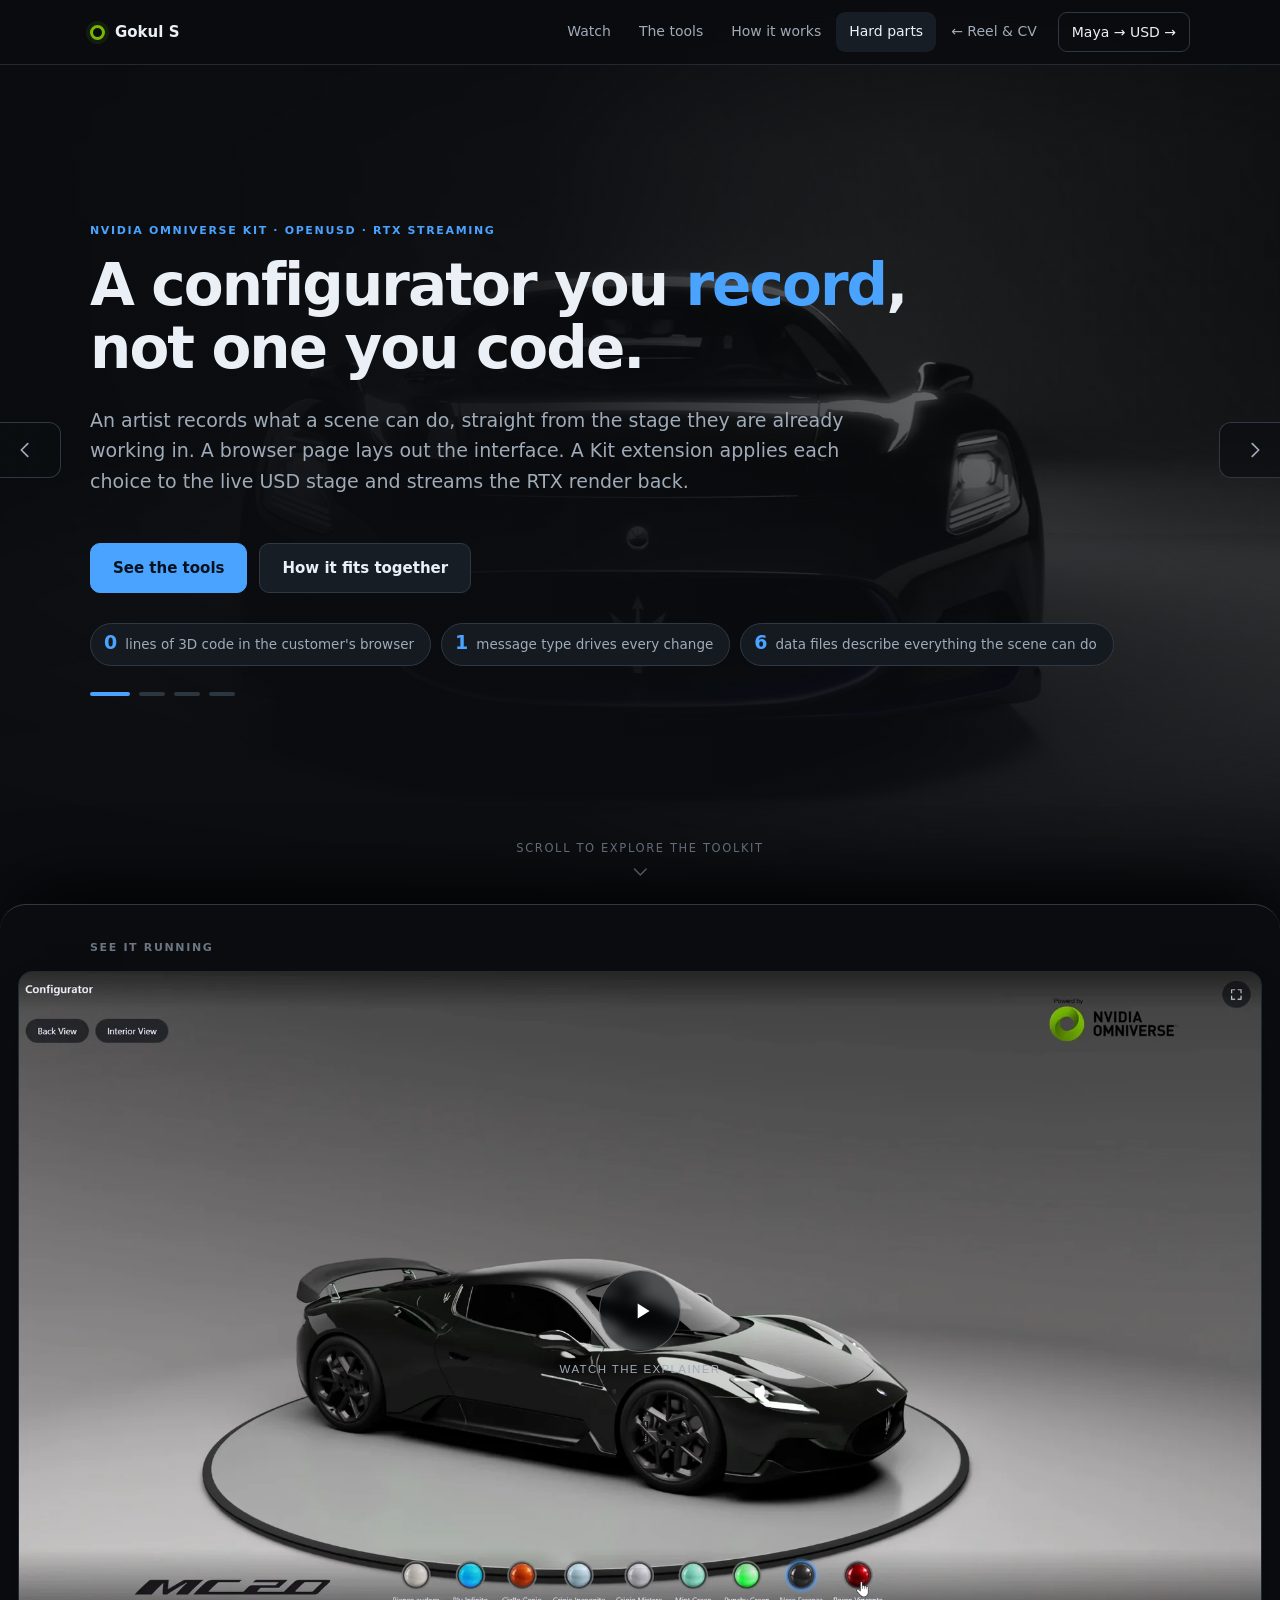
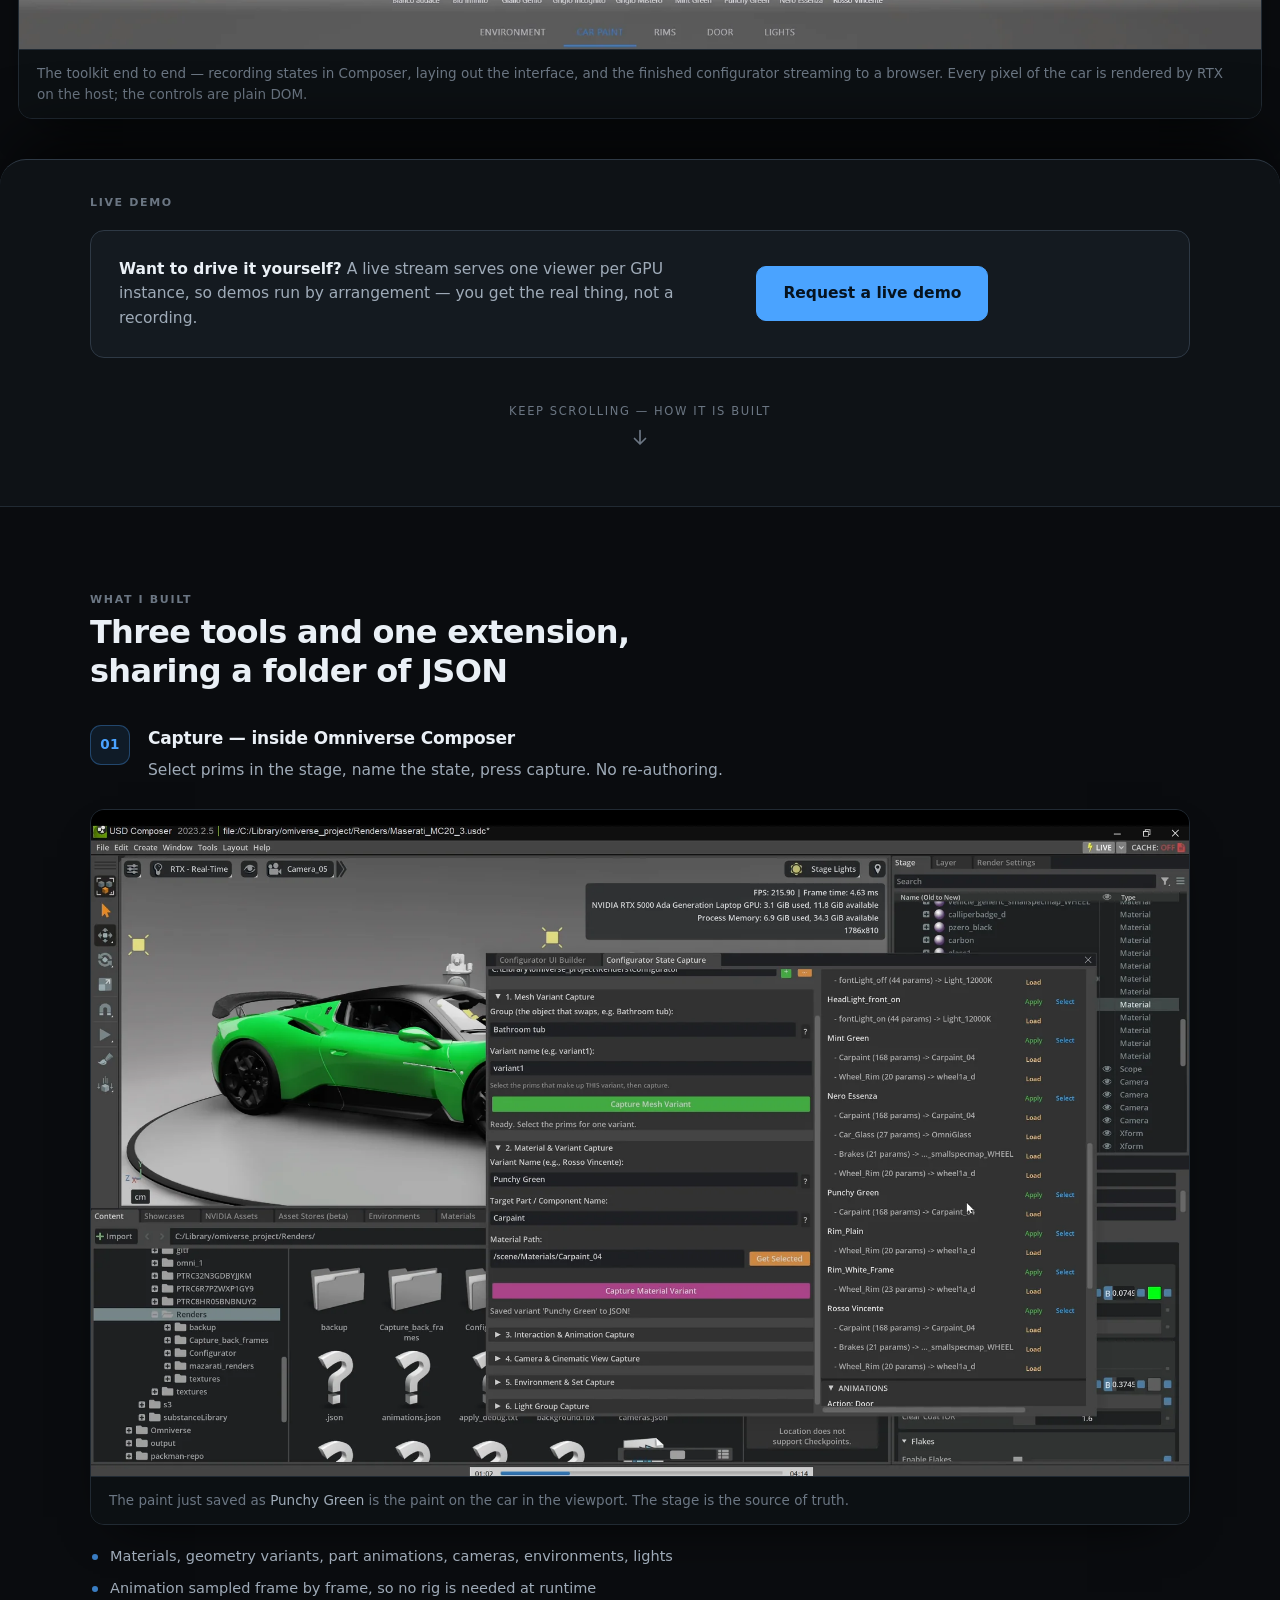
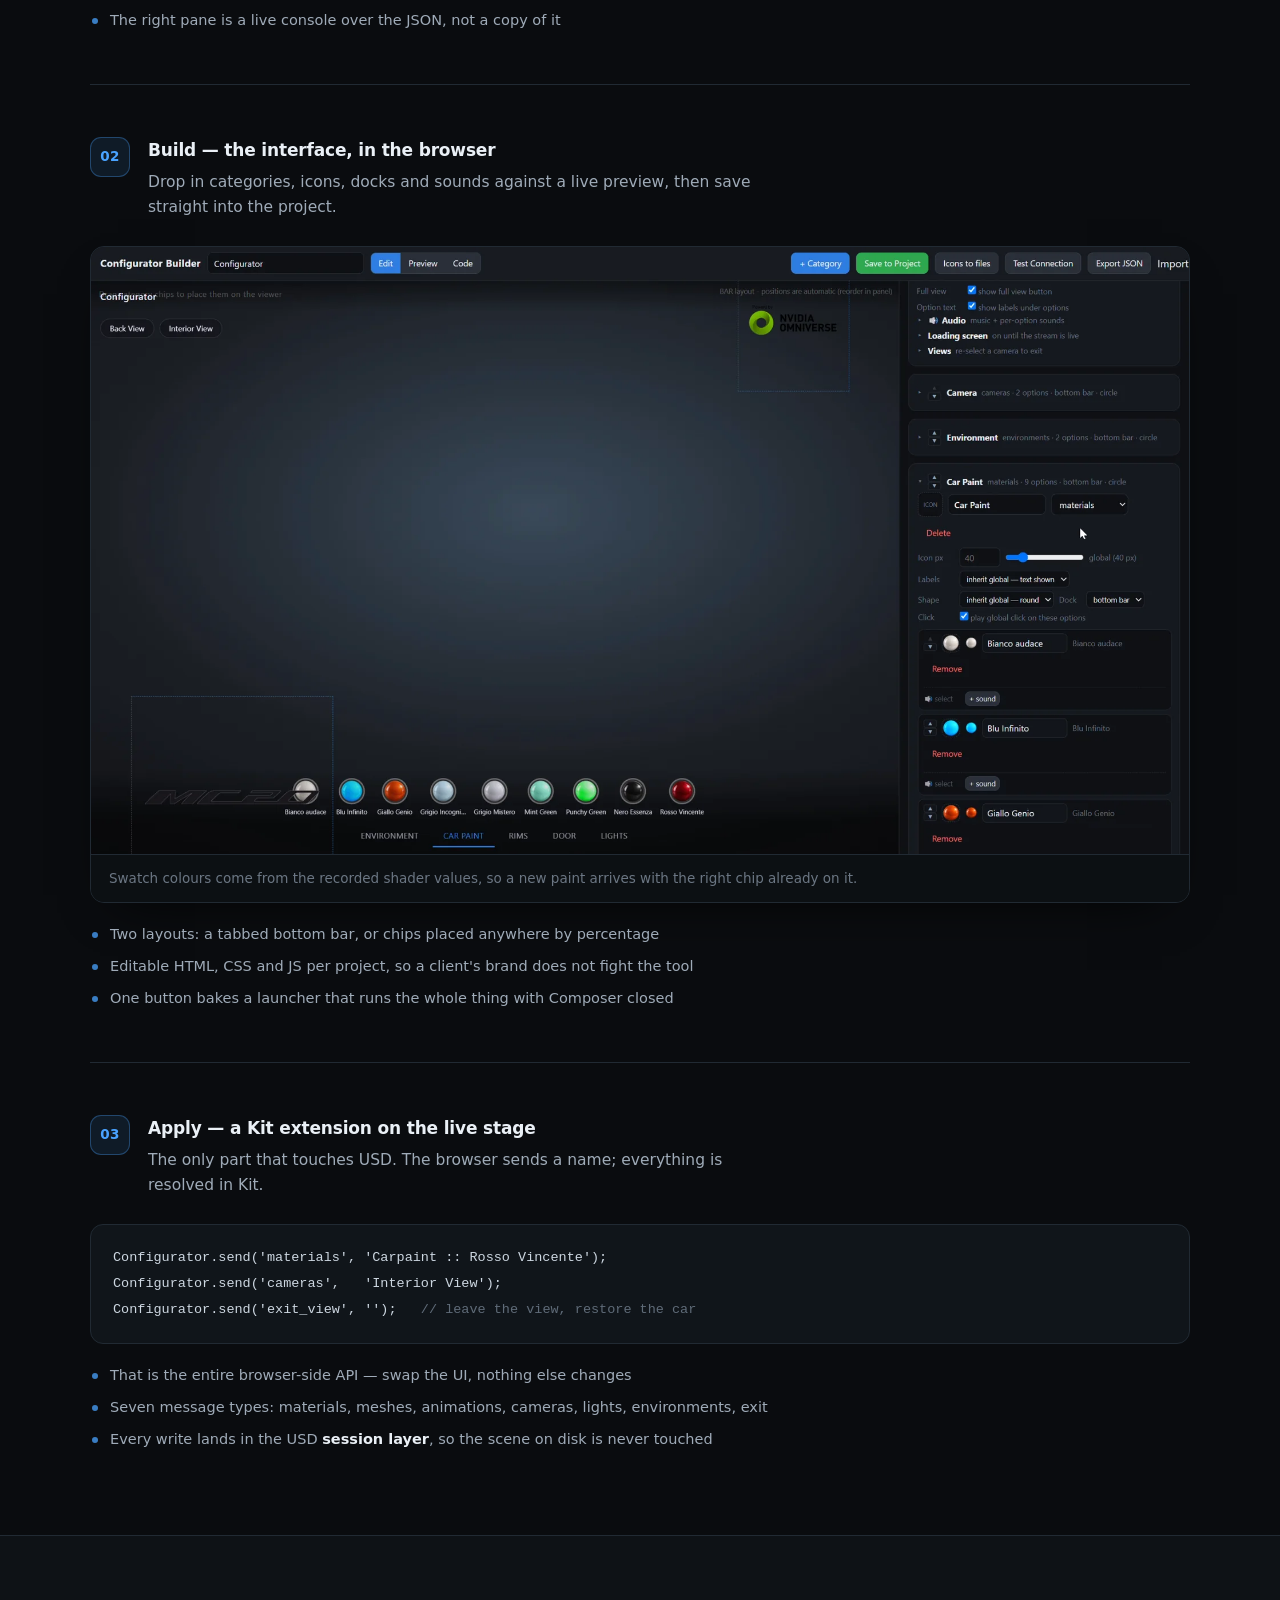
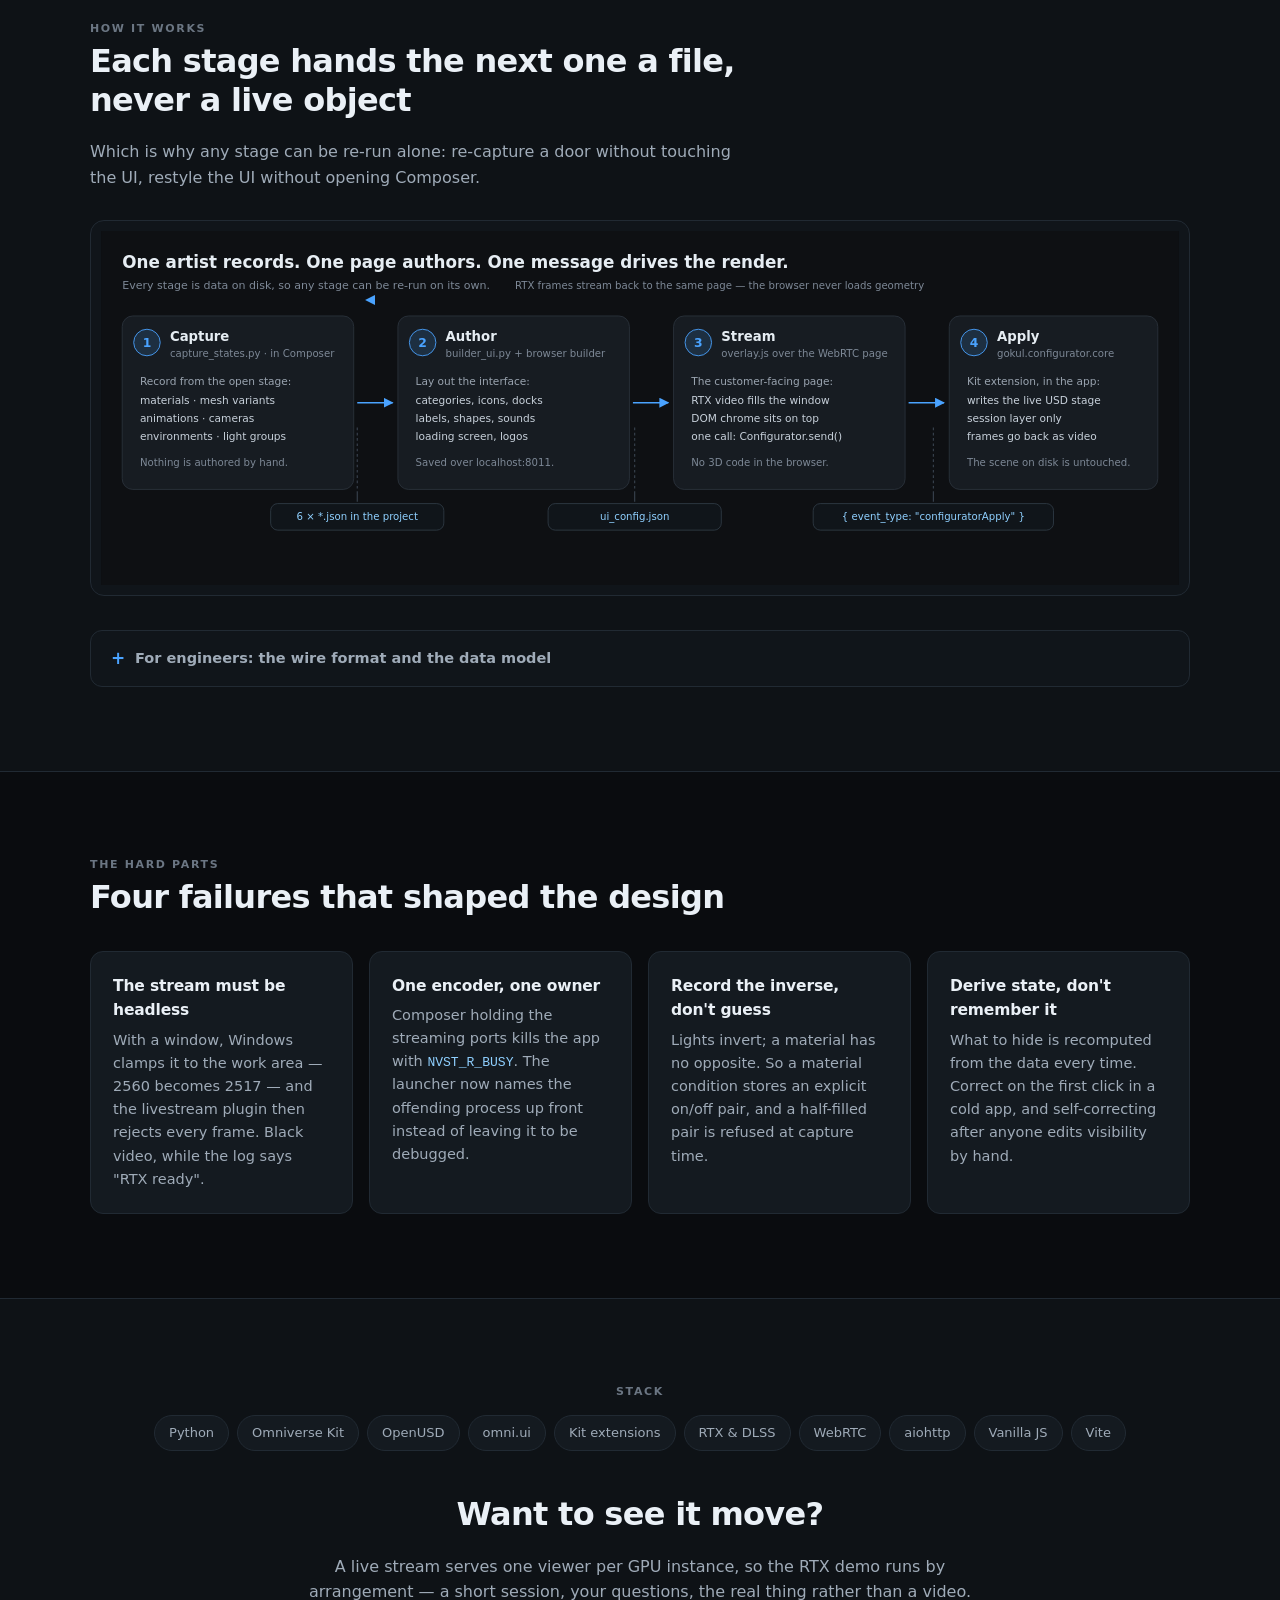
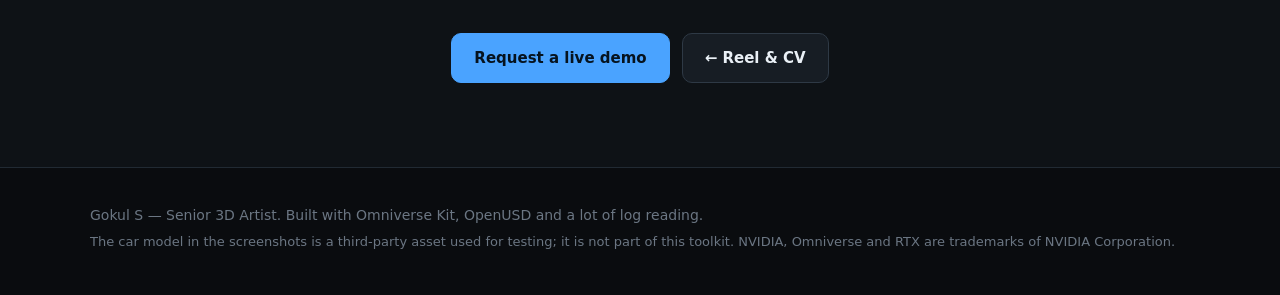
==== configurator.html @ 606af6eb "Three-page portfolio: animation reel, RTX configurator, Maya to Omniverse Reel and short intro as th" ====
<!DOCTYPE html>
<html lang="en">
<head>
<meta charset="utf-8"/>
<meta name="viewport" content="width=device-width, initial-scale=1"/>
<title>3D Configurator Toolkit — real-time product configurators on NVIDIA Omniverse</title>
<meta name="description" content="A toolkit for building real-time 3D configurators on NVIDIA Omniverse Kit: record states from a USD stage, author the UI in a browser, stream the RTX render."/>
<meta name="color-scheme" content="dark"/>
<link rel="icon" href="assets/favicon.svg" type="image/svg+xml"/>
<link rel="stylesheet" href="styles.css"/>
<!-- first backdrop frame only; the rest are fetched after load -->
<link rel="preload" as="image" imagesrcset="assets/hero-1.webp" type="image/webp"/>
<meta property="og:title" content="3D Configurator Toolkit"/>
<meta property="og:description" content="Record states from a USD stage, author the UI in a browser, stream the RTX render."/>
<meta property="og:image" content="assets/shot-viewer.jpg"/>
<meta property="og:type" content="website"/>
</head>
<body data-page="configurator">
<a class="skip" href="#watch">Skip to content</a>

<header class="site">
  <a class="brand" href="index.html" title="Back to the reel and CV">
    <span class="mark" aria-hidden="true"></span>Gokul&nbsp;S</a>
  <button class="navtoggle" aria-expanded="false" aria-controls="nav">Menu</button>
  <nav id="nav" aria-label="Sections">
    <a href="#watch">Watch</a>
    <a href="#tools">The tools</a>
    <a href="#pipeline">How it works</a>
    <a href="#craft">Hard parts</a>
    <a href="index.html">← Reel &amp; CV</a>
    <a class="ghost" href="maya-to-omniverse.html">Maya → USD →</a>
  </nav>
</header>

<!-- Onward to the second tool. -->
<a class="pagenav next" href="maya-to-omniverse.html" aria-label="Next page: the Maya to Omniverse pipeline">
  <span class="label">Maya → USD</span>
  <svg viewBox="0 0 24 24" width="22" height="22" aria-hidden="true"><path d="M9 5l7 7-7 7"/></svg>
</a>

<!-- ArtStation-style edge navigation back to page one. -->
<a class="pagenav prev" href="index.html" aria-label="Previous page: the animation reel">
  <svg viewBox="0 0 24 24" width="22" height="22" aria-hidden="true"><path d="M15 5l-7 7 7 7"/></svg>
  <span class="label">Animation</span>
</a>

<main id="top">

  <!-- ============================== HERO ============================== -->
  <section class="hero">
   <!-- Backdrop: RTX stills of the scene the toolkit was built against. Direct
        children of .hero, so they span the full viewport width rather than the
        1100px copy column. Frame 1 ships with the page; JS cross-fades the rest. -->
   <div class="stage" data-slides="hero-2 hero-3 hero-4" aria-hidden="true">
     <picture class="slide on">
       <source srcset="assets/hero-1.webp" type="image/webp"/>
       <img src="assets/hero-1.jpg" width="2000" height="1125" alt=""
            fetchpriority="high" decoding="async"/>
     </picture>
   </div>
   <div class="scrim" aria-hidden="true"></div>

   <div class="hero-top">
    <p class="eyebrow">NVIDIA Omniverse Kit · OpenUSD · RTX streaming</p>
    <h1>A configurator you <em>record</em>, not one you code.</h1>
    <p class="lede">
      An artist records what a scene can do, straight from the stage they are already
      working in. A browser page lays out the interface. A Kit extension applies each
      choice to the live USD stage and streams the RTX render back.
    </p>

    <!-- Both in-page: no "view the source" until the toolkit itself is
         published. The repository holds this site only for now. -->
    <div class="cta">
      <a class="btn primary" href="#tools">See the tools</a>
      <a class="btn" href="#pipeline">How it fits together</a>
    </div>

    <!-- Each chip says what the number is, in plain words. "6 JSON files, the
         whole contract" meant nothing without having read the rest first. -->
    <ul class="chips">
      <li><b>0</b> lines of 3D code in the customer's browser</li>
      <li><b>1</b> message type drives every change</li>
      <li><b>6</b> data files describe everything the scene can do</li>
    </ul>

    <!-- filled in by main.js; without it the first frame simply stays put -->
    <div class="dots" role="group" aria-label="Backdrop frame"></div>

    <a class="scrollcue" href="#watch">
      <span>Scroll to explore the toolkit</span>
      <svg viewBox="0 0 24 24" width="20" height="20" aria-hidden="true">
        <path d="M5 8.5 12 15.5 19 8.5"/>
      </svg>
    </a>
   </div><!-- /.hero-top -->
  </section>

  <!-- ============================== TOOLS ============================== -->
  <!-- ============================== WATCH ==============================
       The video stands on its own: its own section, its own screen. Sharing a
       section with the "Three tools" heading made it read as an illustration
       of that text, and dragging across it selected the copy above. -->
  <!-- .pin: this one holds at the top once it arrives, and the sections below
       scroll up over it -- the same relationship the hero has with this. -->
  <section id="watch" class="band tile pin">
    <!-- Marks the moment this section has covered the pinned hero, so the
         backdrop slideshow can stop rotating behind it. -->
    <span class="hero-sentinel" aria-hidden="true"></span>
    <p class="kicker">See it running</p>

    <!-- ===================== explainer video =====================
         data-vimeo takes "<id>?h=<hash>", a bare id, or a full player URL.
         main.js draws a play button over the still and only then loads the
         Vimeo iframe -- the player is about a megabyte of script, so nobody
         who does not press play pays for it, and the still acts as the poster.
         For a self-hosted file use data-video="assets/explainer.mp4" instead.
         =========================================================== -->
    <!-- data-vimeo-ar is the video's real aspect ratio. It is NOT 16:9, and a
         16:9 box left white letterbox bars across the top and bottom, because
         the player's canvas is white behind the video.
         Get it precisely -- ask oEmbed for a big thumbnail:
           vimeo.com/api/oembed.json?url=https://vimeo.com/<id>/<hash>&width=1280
         and divide width by height. This one is 1280x701 = 1.826. The default
         thumbnail size (426x234) rounds to 1.8205, which is close enough to
         look fixed and still leave a hairline. -->
    <figure class="shot media player" data-vimeo="1229514908?h=ee84c73d37"
            data-vimeo-ar="1.826">
      <div class="frame">
        <a href="assets/shot-viewer.jpg">
          <picture>
            <source srcset="assets/shot-viewer.webp" type="image/webp"/>
            <img src="assets/shot-viewer.jpg" width="1920" height="1047"
                 loading="lazy" decoding="async"
                 alt="The streamed configurator in a browser: a path-traced dark green sports car on a turntable, with view buttons top left, nine paint swatches along the bottom and tabs for environment, car paint, rims, door and lights."/>
          </picture>
        </a>
      </div>
      <figcaption>
        The toolkit end to end — recording states in Composer, laying out the
        interface, and the finished configurator streaming to a browser. Every
        pixel of the car is rendered by RTX on the host; the controls are plain DOM.
      </figcaption>
    </figure>

  </section>

  <!-- ============================== DEMO ==============================
       Its own tile, rising over the video the same way the video rises over
       the hero. The ask deserves the whole width rather than being tucked
       under a caption. mailto with a prefilled subject and body: fewer blank
       fields to face, and the reply arrives with the details already in it. -->
  <section id="demo" class="band alt tile">
    <p class="kicker">Live demo</p>

    <div class="demo-ask reveal-up">
      <p>
        <b>Want to drive it yourself?</b>
        A live stream serves one viewer per GPU instance, so demos run by
        arrangement — you get the real thing, not a recording.
      </p>
      <a class="btn primary" href="mailto:gokul23gs@gmail.com?subject=Live%20demo%20request%20-%20RTX%20configurator&amp;body=Hi%20Gokul%2C%0D%0A%0D%0AI%27d%20like%20to%20see%20the%20configurator%20running%20live.%0D%0A%0D%0ACompany%3A%0D%0AWhat%20we%27d%20like%20to%20see%3A%0D%0APreferred%20times%20%28with%20timezone%29%3A%0D%0A">
        Request a live demo
      </a>
    </div>

    <!-- There is a lot of page below this; the video plus one button reads like
         an ending. A real link, so it also works as navigation. -->
    <a class="scrollmore reveal-up" href="#tools">
      <span>Keep scrolling — how it is built</span>
      <svg viewBox="0 0 24 24" width="24" height="24" aria-hidden="true">
        <path d="M12 4.5v13M6.5 12.5 12 18l5.5-5.5"/>
      </svg>
    </a>
  </section>

  <!-- ============================== TOOLS ============================== -->
  <section id="tools" class="band">
    <p class="kicker">What I built</p>
    <h2>Three tools and one extension, sharing a folder of JSON</h2>

    <!-- 1 -->
    <article class="tool">
      <div class="tool-head">
        <span class="badge">01</span>
        <div>
          <h3>Capture — inside Omniverse Composer</h3>
          <p>Select prims in the stage, name the state, press capture. No re-authoring.</p>
        </div>
      </div>
      <figure class="shot">
        <a href="assets/shot-capture.jpg">
          <picture>
            <source srcset="assets/shot-capture.webp" type="image/webp"/>
            <img src="assets/shot-capture.jpg" width="1920" height="1164"
                 loading="lazy" decoding="async"
                 alt="Omniverse Composer with the capture tool docked over the viewport. The viewport shows a bright green car on a turntable. The tool's left pane has its mesh variant and material capture sections open; the right pane lists every recorded variant with Apply, Select and Load buttons."/>
          </picture>
        </a>
        <figcaption>The paint just saved as <em>Punchy Green</em> is the paint on the car in the viewport. The stage is the source of truth.</figcaption>
      </figure>
      <ul class="beats">
        <li>Materials, geometry variants, part animations, cameras, environments, lights</li>
        <li>Animation sampled frame by frame, so no rig is needed at runtime</li>
        <li>The right pane is a live console over the JSON, not a copy of it</li>
      </ul>
    </article>

    <!-- 2 -->
    <article class="tool">
      <div class="tool-head">
        <span class="badge">02</span>
        <div>
          <h3>Build — the interface, in the browser</h3>
          <p>Drop in categories, icons, docks and sounds against a live preview, then save straight into the project.</p>
        </div>
      </div>
      <figure class="shot">
        <a href="assets/shot-builder.jpg">
          <picture>
            <source srcset="assets/shot-builder.webp" type="image/webp"/>
            <img src="assets/shot-builder.jpg" width="1920" height="1061"
                 loading="lazy" decoding="async"
                 alt="The Configurator Builder page: a toolbar with Edit, Preview and Code tabs plus Save to Project, Icons to files and Export JSON; a live canvas on the left; and an inspector on the right with category cards for Camera, Environment and an expanded Car Paint."/>
          </picture>
        </a>
        <figcaption>Swatch colours come from the recorded shader values, so a new paint arrives with the right chip already on it.</figcaption>
      </figure>
      <ul class="beats">
        <li>Two layouts: a tabbed bottom bar, or chips placed anywhere by percentage</li>
        <li>Editable HTML, CSS and JS per project, so a client's brand does not fight the tool</li>
        <li>One button bakes a launcher that runs the whole thing with Composer closed</li>
      </ul>
    </article>

    <!-- 3 -->
    <article class="tool">
      <div class="tool-head">
        <span class="badge">03</span>
        <div>
          <h3>Apply — a Kit extension on the live stage</h3>
          <p>The only part that touches USD. The browser sends a name; everything is resolved in Kit.</p>
        </div>
      </div>
      <pre><code>Configurator.send('materials', 'Carpaint :: Rosso Vincente');
Configurator.send('cameras',   'Interior View');
Configurator.send('exit_view', '');   <span class="c">// leave the view, restore the car</span></code></pre>
      <ul class="beats">
        <li>That is the entire browser-side API — swap the UI, nothing else changes</li>
        <li>Seven message types: materials, meshes, animations, cameras, lights, environments, exit</li>
        <li>Every write lands in the USD <b>session layer</b>, so the scene on disk is never touched</li>
      </ul>
    </article>
  </section>

  <!-- ============================ PIPELINE ============================ -->
  <section id="pipeline" class="band alt">
    <p class="kicker">How it works</p>
    <h2>Each stage hands the next one a file, never a live object</h2>
    <p class="intro">
      Which is why any stage can be re-run alone: re-capture a door without touching the UI,
      restyle the UI without opening Composer.
    </p>
    <figure>
      <img src="assets/pipeline.svg" loading="lazy" decoding="async"
           alt="Four stages: capture in Composer writes six JSON files; the builder writes ui_config.json; the streamed page sends a configuratorApply message; the Kit extension applies it to the live USD stage and streams frames back."/>
    </figure>

    <details class="deep">
      <summary>For engineers: the wire format and the data model</summary>
      <figure>
        <img src="assets/message-flow.svg" loading="lazy" decoding="async"
             alt="A click in the overlay becomes a configuratorApply message over the WebRTC data channel, is republished on the Kit message bus, dispatched to one of seven handlers, and written into the USD session layer; frames return as video."/>
      </figure>
      <figure>
        <img src="assets/data-model.svg" loading="lazy" decoding="async"
             alt="The six captured JSON files — materials, meshes, animations, cameras, environments and lights — feeding the generated ui_config.json and captured_data.json."/>
      </figure>
      <ul class="beats">
        <li><b>materials</b> — writes every recorded shader input on the material and its descendants, guarded per parameter</li>
        <li><b>cameras</b> — switches the viewport, applies the view's conditions, flies a recorded move on the wall clock</li>
        <li><b>meshes / environments</b> — show one set, hide the others; the hide-set is derived from data, never remembered</li>
        <li><b>lights</b> — restores recorded intensity, colour and temperature, then applies paired emissive materials</li>
      </ul>
    </details>
  </section>

  <!-- ============================== CRAFT ============================== -->
  <section id="craft" class="band">
    <p class="kicker">The hard parts</p>
    <h2>Four failures that shaped the design</h2>
    <div class="cards">
      <article class="card">
        <h3>The stream must be headless</h3>
        <p>
          With a window, Windows clamps it to the work area — 2560 becomes 2517 — and the
          livestream plugin then rejects every frame. Black video, while the log says
          "RTX ready".
        </p>
      </article>
      <article class="card">
        <h3>One encoder, one owner</h3>
        <p>
          Composer holding the streaming ports kills the app with <code>NVST_R_BUSY</code>.
          The launcher now names the offending process up front instead of leaving it to be
          debugged.
        </p>
      </article>
      <article class="card">
        <h3>Record the inverse, don't guess</h3>
        <p>
          Lights invert; a material has no opposite. So a material condition stores an
          explicit on/off pair, and a half-filled pair is refused at capture time.
        </p>
      </article>
      <article class="card">
        <h3>Derive state, don't remember it</h3>
        <p>
          What to hide is recomputed from the data every time. Correct on the first click in
          a cold app, and self-correcting after anyone edits visibility by hand.
        </p>
      </article>
    </div>
  </section>

  <!-- ============================== CLOSE ============================== -->
  <section id="close" class="band alt close">
    <p class="kicker">Stack</p>
    <ul class="tags">
      <li>Python</li><li>Omniverse Kit</li><li>OpenUSD</li><li>omni.ui</li>
      <li>Kit extensions</li><li>RTX &amp; DLSS</li><li>WebRTC</li><li>aiohttp</li>
      <li>Vanilla JS</li><li>Vite</li>
    </ul>
    <h2>Want to see it move?</h2>
    <p class="intro">
      A live stream serves one viewer per GPU instance, so the RTX demo runs by arrangement —
      a short session, your questions, the real thing rather than a video.
    </p>
    <div class="cta">
      <a class="btn primary" href="mailto:gokul23gs@gmail.com?subject=Live%20demo%20request%20-%20RTX%20configurator&amp;body=Hi%20Gokul%2C%0D%0A%0D%0AI%27d%20like%20to%20see%20the%20configurator%20running%20live.%0D%0A%0D%0ACompany%3A%0D%0AWhat%20we%27d%20like%20to%20see%3A%0D%0APreferred%20times%20%28with%20timezone%29%3A%0D%0A">Request a live demo</a>
      <a class="btn" href="index.html">← Reel &amp; CV</a>
    </div>
  </section>
</main>

<footer>
  <p>Gokul S — Senior 3D Artist. Built with Omniverse Kit, OpenUSD and a lot of log reading.</p>
  <p class="small">
    The car model in the screenshots is a third-party asset used for testing; it is not part
    of this toolkit. NVIDIA, Omniverse and RTX are trademarks of NVIDIA Corporation.
  </p>
</footer>

<script src="main.js" defer></script>
</body>
</html>
---- styles.css ----
/* ===================================================================
   3D Configurator Toolkit — site styles
   Short page, big visuals, no framework.
   =================================================================== */
:root{
  --bg:#0a0c0f;
  --bg-alt:#0e1216;
  --panel:#141a20;
  --panel-2:#10151a;
  --line:#212a33;
  --line-2:#2e3945;
  --text:#eaf0f6;
  --text-dim:#9fabb8;
  --text-mute:#6b7683;
  --accent:#4aa3ff;
  --accent-soft:#8fd0ff;
  --green:#76b900;
  --maxw:1100px;
  --headerh:61px;   /* sticky header: 12+37+12 = 61 including its border */
  --font:"Segoe UI",system-ui,-apple-system,Roboto,Helvetica,Arial,sans-serif;
  --mono:Consolas,"SF Mono",ui-monospace,Menlo,monospace;
  --pad:max(22px,calc((100vw - var(--maxw))/2));
}

*{box-sizing:border-box}
html{scroll-behavior:smooth}
@media (prefers-reduced-motion:reduce){html{scroll-behavior:auto}*{transition:none!important}}
body{
  margin:0;background:var(--bg);color:var(--text);
  font:16px/1.6 var(--font);-webkit-font-smoothing:antialiased;
  overflow-x:hidden;
}
img{max-width:100%;display:block;height:auto}
a{color:var(--accent-soft);text-decoration:none}
a:hover{color:#fff}
:focus-visible{outline:2px solid var(--accent);outline-offset:3px;border-radius:6px}

.skip{position:absolute;left:-9999px;top:0;z-index:100;background:var(--accent);
  color:#04101f;padding:10px 16px;font-weight:600}
.skip:focus{left:0}

/* ------------------------------- header ------------------------------- */
header.site{
  position:sticky;top:0;z-index:50;display:flex;align-items:center;gap:16px;
  padding:12px var(--pad);background:rgba(10,12,15,.82);
  backdrop-filter:blur(14px);border-bottom:1px solid var(--line);
}
.brand{display:flex;align-items:center;gap:10px;color:var(--text);font-weight:650;font-size:15px}
.brand .mark{width:15px;height:15px;border-radius:50%;border:3px solid var(--green);
  box-shadow:0 0 0 4px rgba(118,185,0,.1)}
header.site nav{margin-left:auto;display:flex;gap:2px;flex-wrap:wrap}
header.site nav a{padding:8px 13px;border-radius:9px;font-size:14px;color:var(--text-dim)}
header.site nav a:hover{background:#171d24;color:var(--text)}
header.site nav a[aria-current="true"]{color:var(--text);background:#171d24}
header.site nav a.ghost{border:1px solid var(--line-2);color:var(--text);margin-left:6px}
.navtoggle{display:none;margin-left:auto;background:#171d24;color:var(--text);
  border:1px solid var(--line-2);border-radius:9px;padding:8px 13px;font:inherit;cursor:pointer}

/* ------------------------------- layout ------------------------------- */
.hero,.band{padding:0 var(--pad)}
/* jumping to an anchor must not park the heading under the sticky header */
section{scroll-margin-top:calc(var(--headerh) + 14px)}

/* The hero owns the first screen and then stays put: the sections after it are
   opaque and slide up over the top of it. Nothing is faked with scroll
   listeners -- it is one sticky element and an overlap. */
.hero{
  padding-bottom:0;
  position:sticky;top:0;z-index:0;
}
/* Holds the copy and owns the backdrop. Its own top padding is what gives the
   headline room; the backdrop then reaches up past the sticky header. The hero
   is now copy over render only — the screenshots all live further down, where
   the sections that explain them are. */
.hero-top{
  position:relative;
  min-height:calc(100vh - var(--headerh));
  min-height:calc(100svh - var(--headerh));   /* no jump when mobile chrome hides */
  display:flex;flex-direction:column;justify-content:center;
  padding:40px 0 92px;        /* room for the scroll cue at the foot */
}
/* Opaque, or the pinned hero would show through from behind. */
.band{padding-top:84px;padding-bottom:84px;border-top:1px solid var(--line);
  background:var(--bg);position:relative;z-index:1}
.band.alt{background:var(--bg-alt)}

/* A tile: a section that rises over the one above it, with a rounded top edge
   and a shadow it casts backwards. Shared by the video and the live-demo
   sections so they read as one idea rather than two one-offs. */
.tile{
  border-radius:26px 26px 0 0;
  border-top:1px solid var(--line-2);
  box-shadow:0 -34px 70px -20px rgba(0,0,0,.85);
}

/* A pinned tile holds at the top of the screen once it gets there, and the rest
   of the page rides up over it. Layering is what makes the chain work:
     hero  z 0   pinned, covered by everything
     .pin  z 1   pinned, covers the hero, covered by what follows
     after z 2   ordinary sections, scrolling over the pinned pair
   Everything after the pinned tile has to be opaque, which .band already is. */
.tile.pin{position:sticky;top:0;z-index:1}
#watch ~ .band{z-index:2}
footer{z-index:2}
/* The video tile is tight top and bottom: the frame is the whole point of it. */
#watch{padding-top:34px;padding-bottom:40px}
#watch > .kicker{margin-bottom:0}
#demo{padding-top:34px;padding-bottom:46px}
#demo > .kicker{margin-bottom:0}
.hero-sentinel{display:block;height:1px;margin-bottom:-1px}

/* Scroll-driven tilt, where the browser supports it. Without it the section
   still rises over the hero -- the 3D is the garnish, not the mechanism. */
/* The tilt belongs to tiles that RISE. A pinned tile is the thing being covered,
   and a view() timeline on a sticky box measures a position the box no longer
   occupies, which leaves the transform parked mid-animation. */
@supports (animation-timeline:view()){
  @media (prefers-reduced-motion:no-preference){
    .tile:not(.pin){
      transform-origin:50% 0;
      animation:tile-up linear both;
      animation-timeline:view();
      /* resolves over ~three quarters of a screen of scrolling, so it is flat
         well before it owns the viewport */
      animation-range:entry 0% entry 75%;
    }
    @keyframes tile-up{
      from{transform:perspective(1500px) rotateX(11deg) scale(.92);opacity:.5}
      to{transform:perspective(1500px) rotateX(0) scale(1);opacity:1}
    }
  }
}
.close{text-align:center}
/* text-align:center only centres the TEXT inside each box. Paragraphs carry
   max-width:70ch, so in a centred section the BOX still sits hard against the
   left edge and a short line -- the kicker especially -- reads as stranded out
   there on its own. Centre the boxes as well as their contents. */
.close p{margin-left:auto;margin-right:auto}

/* ---------------------------- hero backdrop ---------------------------
   RTX stills of the scene, cross-fading behind the copy. Two layers of
   scrim keep the text contrast intact and hand the lower half of the hero
   back to the flat page colour, so the screenshot below sits on clean dark
   rather than on a photo. ---------------------------------------------- */
/* Positioned against .hero, whose padding box is the full viewport width, so
   the render bleeds edge to edge instead of being boxed into the copy column.
   Pulled up behind the sticky header, which is translucent enough to show it. */
.stage,.scrim{position:absolute;inset:calc(-1 * var(--headerh)) 0 0;pointer-events:none}
.stage{overflow:hidden;z-index:-2}
.scrim{
  z-index:-1;
  background:
    /* keep the text side dark, let the car breathe on the right */
    linear-gradient(90deg,
      rgba(10,12,15,.96) 0%,  rgba(10,12,15,.9) 42%,
      rgba(10,12,15,.5) 72%,  rgba(10,12,15,.24) 100%),
    /* and resolve to the flat page colour before the block ends, so the
       screenshot underneath starts on clean dark rather than on a photo */
    linear-gradient(180deg,
      rgba(10,12,15,.6) 0%,   rgba(10,12,15,.12) 16%,
      rgba(10,12,15,.3) 46%,  rgba(10,12,15,.8) 82%,
      var(--bg) 100%);
}
.slide{position:absolute;inset:0;opacity:0;transition:opacity 1.5s ease-in-out}
.slide.on{opacity:1}
.slide img{
  width:100%;height:100%;object-fit:cover;object-position:62% 36%;
  transform:scale(1.05);transform-origin:62% 36%;
}
/* the drift restarts each time a frame becomes current */
.slide.on img{animation:drift 9s ease-out both}
@keyframes drift{from{transform:scale(1.09)}to{transform:scale(1.01)}}

/* --------------------------- scroll invitation ---------------------------
   The hero fills the screen and then pins, so there is no visible clue that
   anything follows it. This is that clue, and it is a real link as well. */
.scrollcue{
  position:absolute;left:50%;bottom:22px;transform:translateX(-50%);
  display:flex;flex-direction:column;align-items:center;gap:5px;
  font-size:11.5px;letter-spacing:.14em;text-transform:uppercase;
  color:var(--text-mute);white-space:nowrap;
}
.scrollcue:hover{color:var(--text-dim);text-decoration:none}
.scrollcue svg{fill:none;stroke:currentColor;stroke-width:1.8;
  stroke-linecap:round;stroke-linejoin:round;animation:nudge 2.1s ease-in-out infinite}
@keyframes nudge{
  0%,100%{transform:translateY(-2px);opacity:.55}
  50%{transform:translateY(3px);opacity:1}
}

.dots{display:flex;gap:9px;align-items:center;margin-top:26px}
.dots button{
  width:26px;height:4px;padding:0;border:0;border-radius:2px;cursor:pointer;
  background:#2c3641;transition:.25s;
}
.dots button:hover{background:#3f4b58}
.dots button[aria-pressed="true"]{background:var(--accent);width:40px}

@media (prefers-reduced-motion:reduce){
  .slide img,.slide.on img{animation:none;transform:none}
  .scrollcue svg{animation:none}
}

h1{
  font-size:clamp(33px,5.6vw,58px);line-height:1.08;letter-spacing:-.033em;
  font-weight:700;margin:.18em 0 .44em;max-width:21ch;
}
h1 em{font-style:normal;color:var(--accent)}
h2{font-size:clamp(22px,2.7vw,32px);line-height:1.22;letter-spacing:-.022em;
  margin:.1em 0 .6em;max-width:30ch}
.close h2{max-width:none;margin-top:44px}
h3{font-size:17px;letter-spacing:-.01em;margin:0 0 .35em}
p{margin:0 0 1em;max-width:70ch}

.eyebrow,.kicker{
  text-transform:uppercase;letter-spacing:.15em;font-size:11px;font-weight:700;
  color:var(--accent);margin:0 0 4px;
}
.kicker{color:var(--text-mute)}
.lede{font-size:clamp(16px,1.55vw,19px);color:var(--text-dim);max-width:64ch}
.intro{color:var(--text-dim);max-width:66ch}
.hint{color:#59636f}
.small{font-size:13px;color:var(--text-mute)}

/* ------------------------------- chips -------------------------------- */
.chips{list-style:none;display:flex;flex-wrap:wrap;gap:10px;margin:30px 0 0;padding:0}
.chips li{
  display:flex;align-items:baseline;gap:8px;padding:9px 16px 9px 13px;border-radius:999px;
  background:var(--panel);border:1px solid var(--line-2);font-size:13.5px;color:var(--text-dim);
}
.chips b{font-size:19px;color:var(--accent);line-height:1}

/* ------------------------------ buttons ------------------------------- */
.cta{display:flex;gap:12px;flex-wrap:wrap;margin-top:28px}
.close .cta{justify-content:center}
.btn{display:inline-block;padding:12px 22px;border-radius:10px;border:1px solid var(--line-2);
  background:#171d24;color:var(--text);font-size:15px;font-weight:600;transition:.16s}
.btn:hover{background:#1f262f;border-color:#3d4a58;color:#fff;transform:translateY(-1px)}
.btn.primary{background:var(--accent);border-color:var(--accent);color:#06131f}
.btn.primary:hover{background:#68b4ff}

/* ------------------------------- tools -------------------------------- */
.tool{margin:52px 0 0;padding-top:52px;border-top:1px solid var(--line)}
.tool:first-of-type{margin-top:34px;padding-top:0;border-top:0}
.tool-head{display:flex;gap:18px;align-items:flex-start}
.tool-head p{color:var(--text-dim);font-size:15.5px;max-width:62ch;margin:0}
.badge{
  flex:0 0 auto;width:40px;height:40px;border-radius:11px;display:grid;place-items:center;
  background:rgba(74,163,255,.1);border:1px solid rgba(74,163,255,.32);
  color:var(--accent);font-size:13.5px;font-weight:700;letter-spacing:.02em;
}
.beats{list-style:none;margin:20px 0 0;padding:0;display:grid;gap:9px}
.beats li{position:relative;padding-left:20px;font-size:14.5px;color:var(--text-dim);max-width:78ch}
.beats li::before{
  content:"";position:absolute;left:2px;top:.62em;width:6px;height:6px;border-radius:50%;
  background:var(--accent);opacity:.75;
}
.beats b{color:var(--text)}

/* ------------------------------ figures ------------------------------- */
figure{margin:26px 0 0}
figure.shot{
  background:var(--panel-2);border:1px solid var(--line);border-radius:14px;overflow:hidden;
  box-shadow:0 20px 50px -28px rgba(0,0,0,.95);
}
figure.shot a{display:block;line-height:0;cursor:zoom-in}
figure.shot img{width:100%}
figure.shot a:hover img{opacity:.93}
/* the section's lead screenshot gets a little more air than a stacked one */
.band > figure.shot:first-of-type{margin-top:30px}

/* ------------------------- lead media / video -------------------------
   The one frame a visitor actually studies, so it takes very nearly the whole
   window. Three limits, whichever is smallest wins:
     · a cap, so it does not become absurd on a 4K monitor
     · the viewport width, less a thin margin
     · the width implied by the viewport HEIGHT at this aspect ratio, so the
       frame always fits on screen in one piece -- no scrolling to find the
       bottom of the video, and no letterbox bars either
   Update --media-ar when the video replaces the still (16:9 = 1.777). */
.media{
  --media-ar:1.834;              /* 1920 / 1047, the placeholder's shape */
  /* 150px covers the section's own furniture -- kicker, caption and padding --
     so a PINNED video section fits inside one screen. If the section were taller
     than the viewport, sticky would clip its bottom and the lower edge of the
     video could never be seen while it is held. */
  width:min(1800px,
            calc(100vw - 36px),
            calc((100svh - 150px) * var(--media-ar)));
  margin-left:50%;transform:translateX(-50%);
  /* Dragging on a video is scrubbing, not selecting. Without this, a drag
     across the frame highlights the copy around it. */
  user-select:none;-webkit-user-select:none;
}
.band > figure.media:first-of-type{margin-top:14px}
/* the caption is information, so it stays selectable */
.media figcaption{user-select:text;-webkit-user-select:text}
.media video{display:block;width:100%;height:auto;background:#000}
/* The still and the video are different shapes, so going live retargets the
   aspect variable that both the frame width and the .embed box are derived
   from. The value comes from data-vimeo-ar in the markup (main.js applies it),
   with 16:9 as the fallback -- hard-coding it here would be wrong for the next
   video. */
.player.live{--media-ar:1.7778}
/* the figure is already rounded and shadowed, so the inner box should not be */
.player.live .embed{border-radius:0;box-shadow:none}

/* click-to-play facade: the video is only fetched once asked for */
.player .frame{position:relative;display:block;line-height:0}
.player .play{
  position:absolute;left:50%;top:50%;transform:translate(-50%,-50%);
  width:82px;height:82px;border-radius:50%;border:1px solid rgba(255,255,255,.28);
  background:rgba(10,12,15,.55);backdrop-filter:blur(6px);
  display:grid;place-items:center;cursor:pointer;padding:0;
  transition:.18s;color:#fff;
}
.player .play:hover{background:rgba(74,163,255,.9);border-color:transparent;
  transform:translate(-50%,-50%) scale(1.07)}
.player .play svg{fill:currentColor;margin-left:4px}
.player .play span{
  position:absolute;top:calc(100% + 12px);left:50%;transform:translateX(-50%);
  font-size:11.5px;letter-spacing:.12em;text-transform:uppercase;
  color:var(--text-dim);white-space:nowrap;
}
.player.live .play{display:none}

@media (max-width:820px){
  .player .play{width:60px;height:60px}
  .player .play span{display:none}
  /* on a phone the height limit would shrink it to a stamp; width wins there */
  .media{width:calc(100vw - 24px)}
}
figcaption{
  padding:13px 18px;font-size:13.5px;color:var(--text-mute);line-height:1.55;
  border-top:1px solid var(--line);background:#0c1013;
}
figcaption em,figcaption b{color:var(--text-dim);font-style:normal}

/* diagrams sit on their own, no frame chrome needed */
.band > figure:not(.shot),details figure{
  background:var(--panel-2);border:1px solid var(--line);border-radius:14px;
  padding:10px;margin-top:30px;
}

/* ------------------------------ details ------------------------------- */
.deep{
  margin-top:34px;border:1px solid var(--line);border-radius:12px;
  background:var(--panel-2);overflow:hidden;
}
.deep summary{
  padding:16px 20px;cursor:pointer;font-size:14.5px;font-weight:600;color:var(--text-dim);
  list-style:none;display:flex;align-items:center;gap:10px;
}
.deep summary::-webkit-details-marker{display:none}
.deep summary::before{
  content:"+";color:var(--accent);font-size:17px;font-weight:700;line-height:1;width:14px;
}
.deep[open] summary::before{content:"–"}
.deep summary:hover{color:var(--text);background:#131a21}
.deep > *:not(summary){margin-left:20px;margin-right:20px}
.deep > *:last-child{margin-bottom:22px}

/* ------------------------------- cards -------------------------------- */
.cards{display:grid;gap:16px;margin-top:34px;
  grid-template-columns:repeat(auto-fit,minmax(260px,1fr))}
.card{background:var(--panel);border:1px solid var(--line);border-radius:13px;
  padding:22px;transition:.16s}
.card:hover{border-color:var(--line-2);transform:translateY(-2px)}
.card h3{font-size:15.5px}
.card p{font-size:14.5px;color:var(--text-dim);margin:0;max-width:none}

/* -------------------------------- code -------------------------------- */
code{font:.9em/1.5 var(--mono);color:var(--accent-soft)}
pre{margin:26px 0 0;padding:20px 22px;overflow-x:auto;background:var(--panel-2);
  border:1px solid var(--line);border-radius:13px}
pre code{color:#cdd7e1;font-size:13.5px;line-height:1.85;white-space:pre}
pre .c{color:#5f6b78}

/* -------------------------------- tags -------------------------------- */
.tags{list-style:none;display:flex;flex-wrap:wrap;gap:8px;margin:14px 0 0;padding:0;
  justify-content:center}
.tags li{padding:7px 14px;border-radius:999px;background:var(--panel);
  border:1px solid var(--line);font-size:13px;color:var(--text-dim)}

/* ------------------------------- footer ------------------------------- */
footer{padding:36px var(--pad);border-top:1px solid var(--line);
  color:var(--text-mute);font-size:14px;
  background:var(--bg);position:relative;z-index:1}
footer p{margin:0 0 6px;max-width:none}

/* ------------------------------- narrow ------------------------------- */
@media (max-width:820px){
  /* Diagrams carry real labels. Squeezed to phone width the text becomes
     unreadable, so let them keep a usable size and be panned instead. */
  .band > figure:not(.shot),.deep figure{overflow-x:auto}
  .band > figure:not(.shot) img,.deep figure img{min-width:720px;max-width:none}

  .navtoggle{display:block}
  header.site{flex-wrap:wrap}
  header.site nav{display:none;order:3;width:100%;margin-left:0;flex-direction:column;
    gap:2px;padding-top:8px}
  header.site nav.open{display:flex}
  header.site nav a.ghost{margin-left:0}
  .hero-top{padding:60px 0 66px}
  .band{padding-top:58px;padding-bottom:58px}
  .tool{margin-top:38px;padding-top:38px}
  .tool-head{gap:14px}
  .badge{width:34px;height:34px;border-radius:9px;font-size:12.5px}
}

/* =====================================================================
   PAGE ONE — animation reel
   ===================================================================== */

/* ---- edge navigation, gallery style --------------------------------- */
.pagenav{
  position:fixed;top:50%;transform:translateY(-50%);z-index:60;
  display:flex;align-items:center;gap:10px;
  padding:16px 14px;color:var(--text-dim);
  background:rgba(12,15,19,.72);backdrop-filter:blur(10px);
  border:1px solid var(--line-2);
  transition:.2s;
}
.pagenav.prev{left:0;border-left:0;border-radius:0 12px 12px 0}
.pagenav.next{right:0;border-right:0;border-radius:12px 0 0 12px}
.pagenav:hover,.pagenav:focus-visible{
  color:#fff;background:rgba(74,163,255,.92);border-color:transparent;text-decoration:none;
}
.pagenav svg{fill:none;stroke:currentColor;stroke-width:1.9;
  stroke-linecap:round;stroke-linejoin:round;flex:0 0 auto}
.pagenav .label{
  font-size:12.5px;letter-spacing:.1em;text-transform:uppercase;white-space:nowrap;
  max-width:0;overflow:hidden;opacity:0;transition:.24s;
}
.pagenav:hover .label,.pagenav:focus-visible .label{max-width:180px;opacity:1}
@media (max-width:820px){
  .pagenav{padding:12px 8px}
  .pagenav .label{display:none}
}

/* ---- the reel ------------------------------------------------------- */
#reel{padding-top:34px;padding-bottom:44px}
#reel > .kicker{margin-bottom:0}
.embed-wrap{--media-ar:1.7778}          /* 16:9 */
.embed{
  /* Follows --media-ar rather than assuming 16:9. A video that is not exactly
     16:9 gets letterboxed by the player, and Vimeo's canvas is WHITE in those
     bars -- it showed as a pale line across the top and bottom of the frame. */
  position:relative;aspect-ratio:var(--media-ar,1.7778);background:#000;
  /* No border. Against a black player frame a 1px #212a33 edge reads as a
     pale line down the side of the video, which is what it looked like. */
  border:0;border-radius:14px;overflow:hidden;
  box-shadow:0 24px 60px -30px rgba(0,0,0,.95);
}
/* Overscanned by 1px on every side, inside a box that clips.
   Two things draw a pale hairline right at the player's edge and neither can be
   styled from here, because the player is a cross-origin document:
     · the box height is fractional (width / 1.8205), so the video rounds down
       and leaves a sub-pixel sliver of the player's white canvas
     · the player draws its own edge, which the rounded clip anti-aliases
   Pushing the iframe's boundary outside the clip removes both. The cost is 1px
   of video on each side, which is invisible.
   background on the element as well: if the player document is transparent
   rather than white, black shows instead of the page. */
.embed iframe{
  position:absolute;border:0;background:#000;
  top:-1px;left:-1px;width:calc(100% + 2px);height:calc(100% + 2px);
}

/* Fade up from black. pointer-events:none so the play button is clickable
   underneath from the very first frame -- the cover is decoration, not a gate. */
.embed .reveal{
  position:absolute;inset:0;z-index:2;background:#000;
  pointer-events:none;opacity:1;transition:opacity 1.1s ease;
}
.embed.revealed .reveal{opacity:0}
.embed-wrap figcaption{
  border:0;background:none;padding:12px 2px 0;color:var(--text-mute);
}

/* ---- introduction --------------------------------------------------- */
#intro h1{font-size:clamp(27px,3.6vw,44px);max-width:22ch;margin:.12em 0 .5em}

/* What I do -- short statements, not a CV.
   Separate cards rather than one panel with 1px hairline gaps: with five items
   the column count rarely divides evenly, and an empty grid cell in a panel
   whose background IS the hairline colour shows up as a grey block. Cards wrap
   cleanly at any count. */
.what-i-do{
  list-style:none;margin:38px 0 0;padding:0;display:grid;gap:14px;
  /* 300px min gives three then two on a desktop, which reads as a deliberate
     block. A smaller minimum fits four across and strands the fifth alone. */
  grid-template-columns:repeat(auto-fit,minmax(300px,1fr));
}
.what-i-do li{
  background:var(--panel);border:1px solid var(--line);
  border-radius:12px;padding:22px 20px;
}
.what-i-do h2{
  font-size:15.5px;line-height:1.3;letter-spacing:-.005em;margin:0 0 7px;
  max-width:none;padding-top:13px;
  border-top:2px solid var(--accent);display:inline-block;
}
.what-i-do p{margin:0;font-size:14px;color:var(--text-dim);max-width:34ch}

/* contact, as a quiet row under the call to action */
.links{list-style:none;margin:14px 0 0;padding:0;display:grid;gap:9px}
.links.inline{
  display:flex;flex-wrap:wrap;gap:8px 10px;margin-top:30px;
  font-size:13.5px;
}
.links.inline a{color:var(--text-dim)}
.links.inline a:hover{color:#fff}
.links.inline li + li::before{content:"·";color:var(--text-mute);margin-right:10px}

/* ---- the ask: live demo --------------------------------------------- */
.demo-ask{
  display:flex;align-items:center;gap:26px;flex-wrap:wrap;
  margin:18px 0 0;padding:26px 28px;
  background:var(--panel);border:1px solid var(--line-2);border-radius:14px;
}
.demo-ask p{margin:0;flex:1 1 340px;font-size:15.5px;color:var(--text-dim);max-width:62ch}
.demo-ask .btn{padding:14px 26px;font-size:15.5px}
.demo-ask b{color:var(--text)}
.demo-ask .btn{flex:0 0 auto}

/* ---- arrive on scroll ------------------------------------------------
   The hidden state is only applied once main.js has added .armed. With no
   JavaScript nothing is ever hidden, so the content cannot go missing. */
.reveal-up.armed{opacity:0;transform:translateY(16px)}
.reveal-up.armed.in{
  opacity:1;transform:none;
  transition:opacity .6s ease, transform .6s cubic-bezier(.2,.7,.3,1);
}

/* ---- keep scrolling -------------------------------------------------- */
.scrollmore{
  display:flex;flex-direction:column;align-items:center;gap:6px;
  margin:34px auto 0;padding:10px 16px;width:max-content;
  color:var(--text-mute);font-size:11.5px;letter-spacing:.14em;
  text-transform:uppercase;text-align:center;border-radius:10px;
}
.scrollmore:hover,.scrollmore:focus-visible{color:var(--accent);text-decoration:none}
.scrollmore svg{
  fill:none;stroke:currentColor;stroke-width:1.7;
  stroke-linecap:round;stroke-linejoin:round;
  animation:beckon 1.9s ease-in-out infinite;
}
/* A bounce with a pulse rather than a hard blink: it reads as an invitation
   instead of an error light. */
@keyframes beckon{
  0%,100%{transform:translateY(-3px);opacity:.45}
  55%{transform:translateY(5px);opacity:1}
}

@media (prefers-reduced-motion:reduce){
  .reveal-up.armed{opacity:1;transform:none}
  .scrollmore svg{animation:none}
}

/* ---- page banner ------------------------------------------------------
   Its own block at the top of the page, centred on the VIEWPORT rather than on
   the 1100px text column -- a block child of the column can only start at the
   column's left edge, which is what sent a wide banner off the right side.
   Three limits, smallest wins: a cap, the viewport width, and the width implied
   by the viewport height at 16:9, so the banner and a slice of what follows
   share the first screen. */
.bannerband{padding-top:26px;padding-bottom:0;border-top:0}
figure.banner{
  --banner-ar:1.7778;                /* 2560x1440 */
  width:min(1500px,
            calc(100vw - 36px),
            calc((100svh - 210px) * var(--banner-ar)));
  margin:0;margin-left:50%;transform:translateX(-50%);
  background:none;border-color:var(--line);
}
figure.banner img{width:100%}

/* ---- card variants used by the tool pages ---------------------------- */
/* the label above a card's heading: "Geometry", "98% faster", "Materials" */
.card .metric{
  font-size:12px;font-weight:700;letter-spacing:.11em;text-transform:uppercase;
  color:var(--accent);margin:0 0 8px;
}
/* a grid of short write-ups rather than features: tighter, quieter */
.notes .card h3{font-size:15.5px;color:var(--text)}
.notes .card p{font-size:14px}
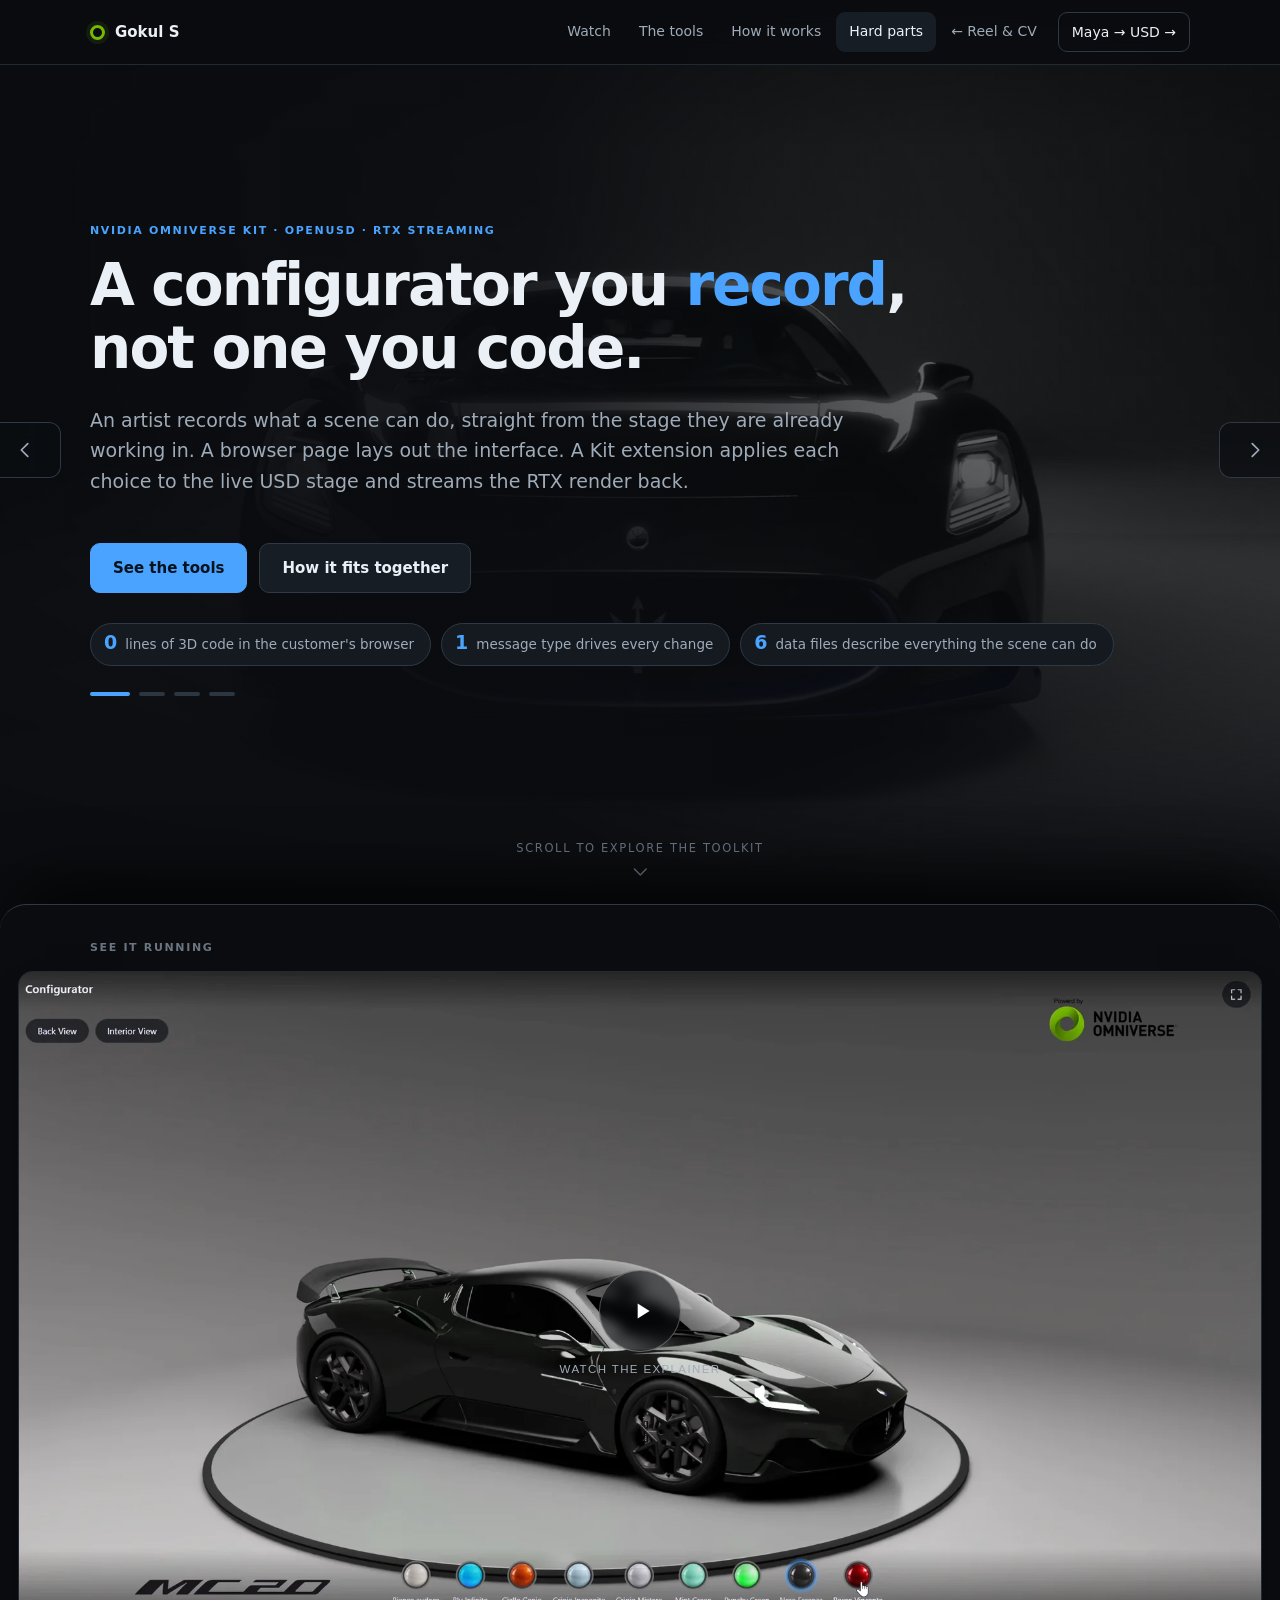
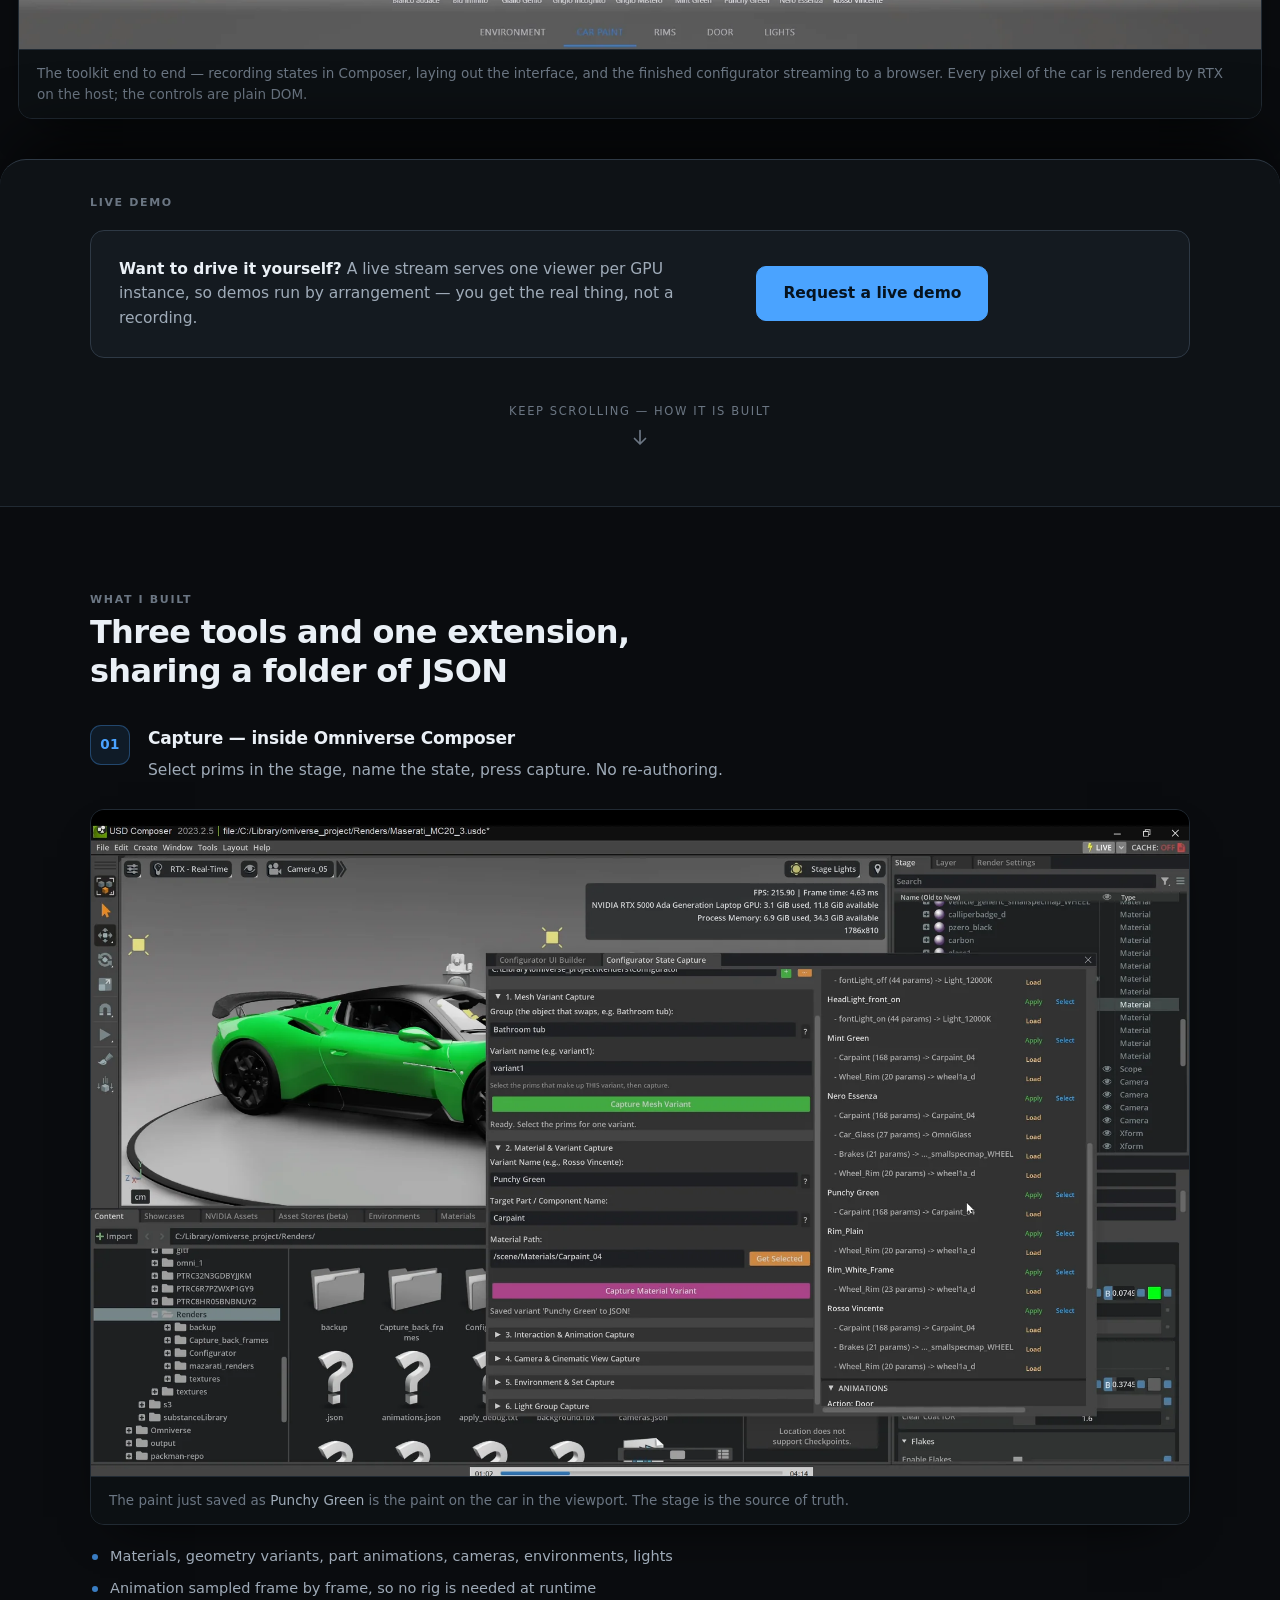
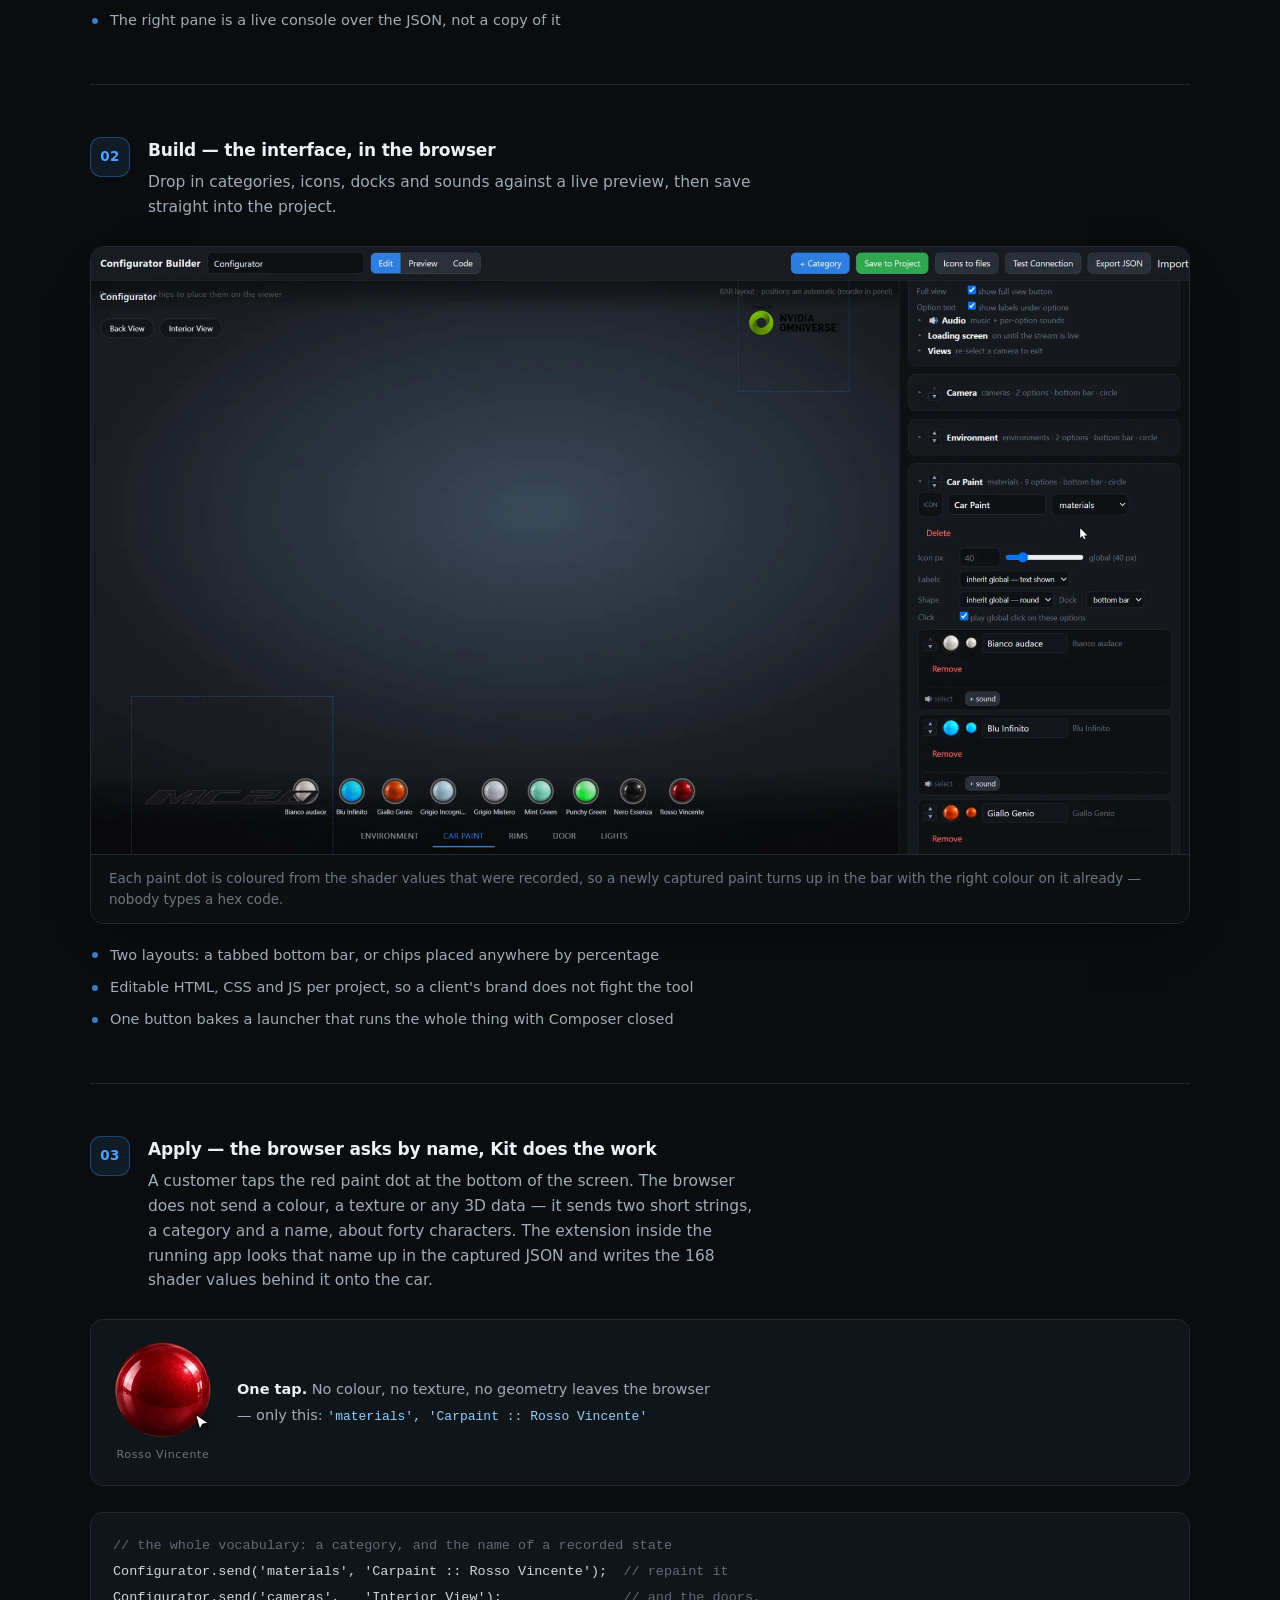
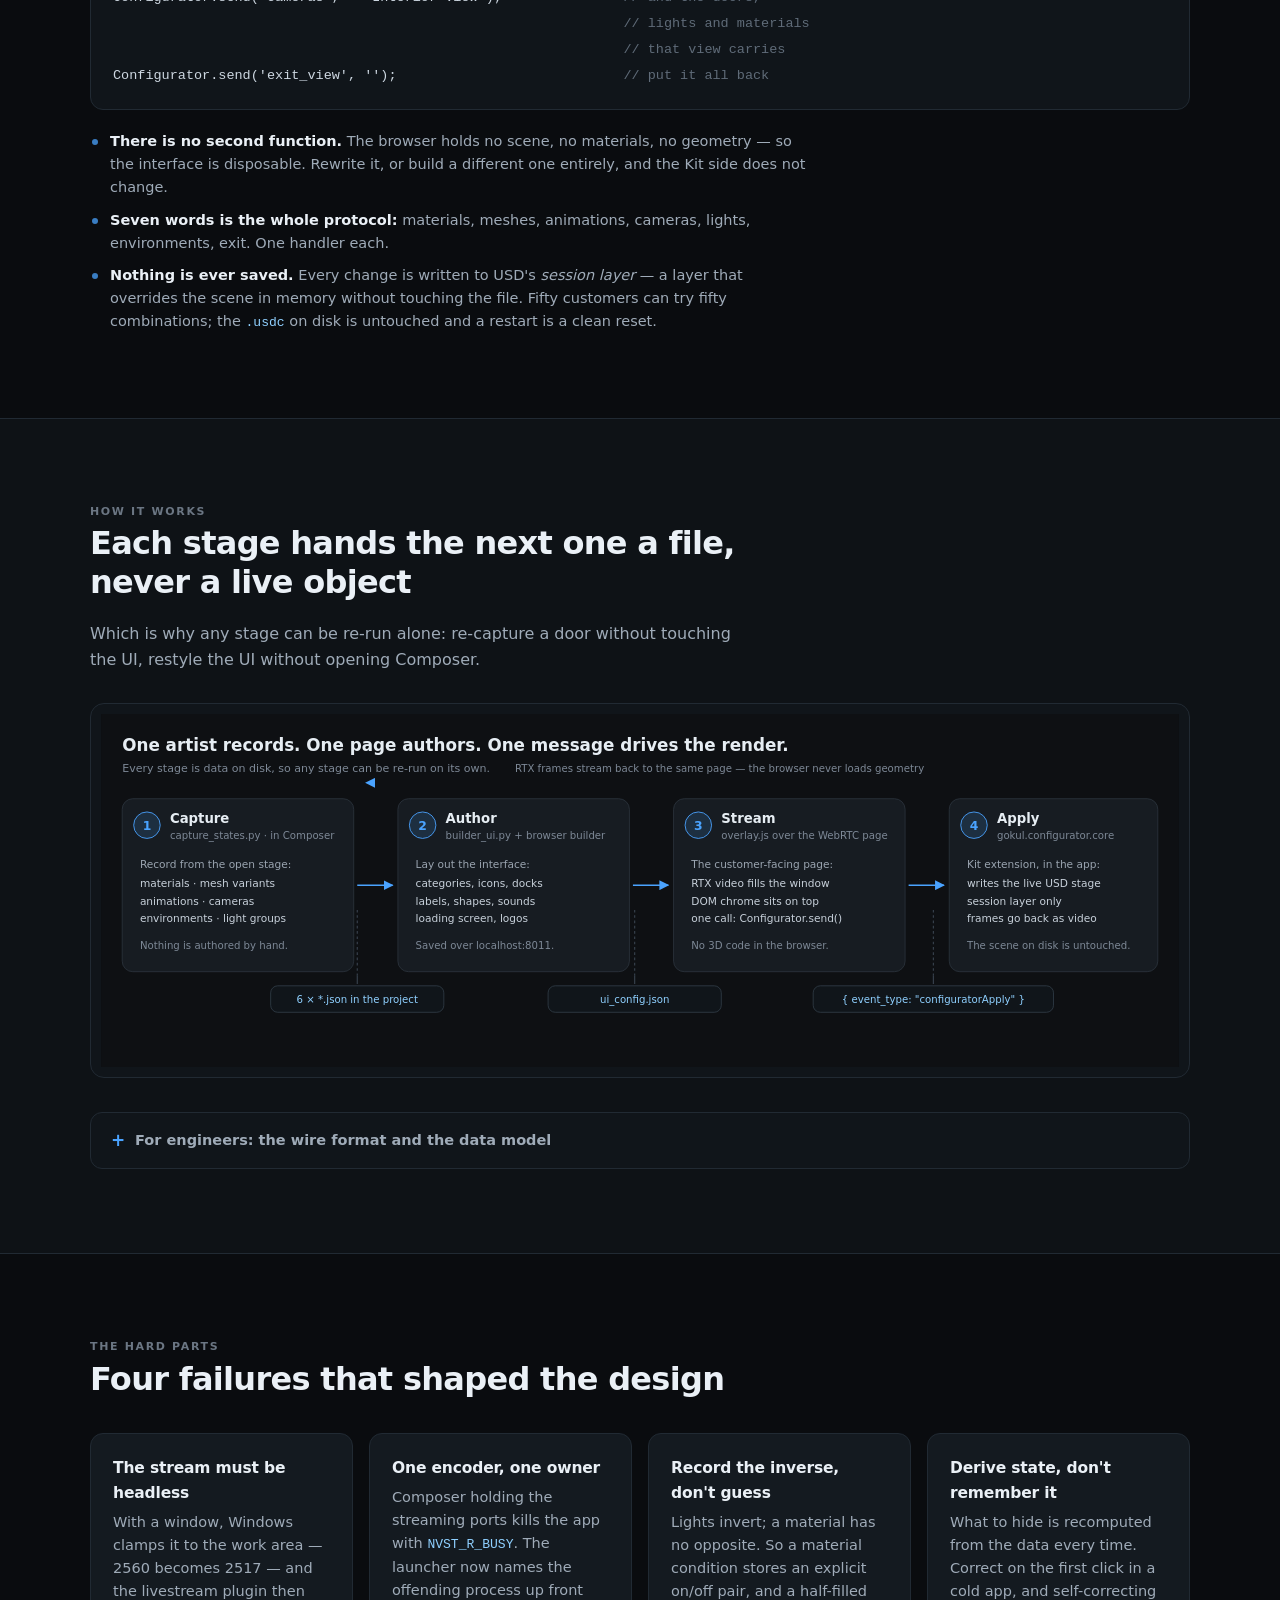
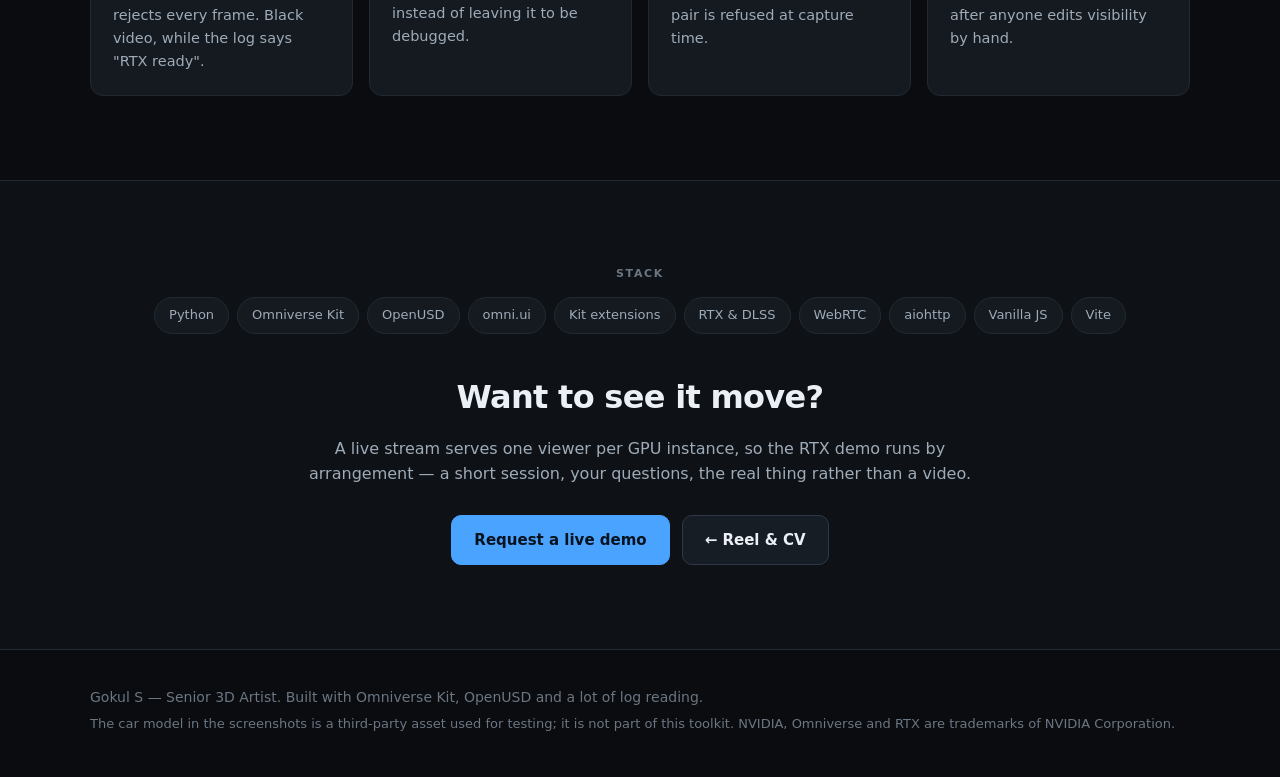
==== commit bd99e58f: "Plainer copy in the Apply block, with the real swatch shown being tapped Rewrites the Kit-extension " ====
--- a/configurator.html
+++ b/configurator.html
@@ -224,7 +224,7 @@
                  alt="The Configurator Builder page: a toolbar with Edit, Preview and Code tabs plus Save to Project, Icons to files and Export JSON; a live canvas on the left; and an inspector on the right with category cards for Camera, Environment and an expanded Car Paint."/>
           </picture>
         </a>
-        <figcaption>Swatch colours come from the recorded shader values, so a new paint arrives with the right chip already on it.</figcaption>
+        <figcaption>Each paint dot is coloured from the shader values that were recorded, so a newly captured paint turns up in the bar with the right colour on it already — nobody types a hex code.</figcaption>
       </figure>
       <ul class="beats">
         <li>Two layouts: a tabbed bottom bar, or chips placed anywhere by percentage</li>
@@ -238,17 +238,65 @@
       <div class="tool-head">
         <span class="badge">03</span>
         <div>
-          <h3>Apply — a Kit extension on the live stage</h3>
-          <p>The only part that touches USD. The browser sends a name; everything is resolved in Kit.</p>
+          <h3>Apply — the browser asks by name, Kit does the work</h3>
+          <p>
+            A customer taps the red paint dot at the bottom of the screen. The
+            browser does not send a colour, a texture or any 3D data — it sends
+            two short strings, a category and a name, about forty characters.
+            The extension inside the running app looks that name up in the
+            captured JSON and writes the 168 shader values behind it onto the car.
+          </p>
         </div>
       </div>
-      <pre><code>Configurator.send('materials', 'Carpaint :: Rosso Vincente');
-Configurator.send('cameras',   'Interior View');
-Configurator.send('exit_view', '');   <span class="c">// leave the view, restore the car</span></code></pre>
+      <!-- The actual swatch from the running configurator, with a press and a
+           ripple, so the sentence above has a picture of the thing it means. -->
+      <div class="tapdemo">
+        <figure class="tap">
+          <span class="dot">
+            <picture>
+              <source srcset="assets/swatch-red.webp" type="image/webp"/>
+              <img src="assets/swatch-red.png" width="192" height="192"
+                   loading="lazy" decoding="async"
+                   alt="The Rosso Vincente paint swatch from the configurator: a glossy red sphere."/>
+            </picture>
+            <span class="ring" aria-hidden="true"></span>
+            <svg class="cursor" viewBox="0 0 24 24" width="22" height="22" aria-hidden="true">
+              <path d="M5 2.5 19 12l-6.4 1.3L9.6 19z"/>
+            </svg>
+          </span>
+          <figcaption>Rosso Vincente</figcaption>
+        </figure>
+
+        <p class="tapsays">
+          <b>One tap.</b> No colour, no texture, no geometry leaves the browser —
+          only this:
+          <code>'materials', 'Carpaint :: Rosso Vincente'</code>
+        </p>
+      </div>
+
+      <pre><code><span class="c">// the whole vocabulary: a category, and the name of a recorded state</span>
+Configurator.send('materials', 'Carpaint :: Rosso Vincente');  <span class="c">// repaint it</span>
+Configurator.send('cameras',   'Interior View');               <span class="c">// and the doors,
+                                                               // lights and materials
+                                                               // that view carries</span>
+Configurator.send('exit_view', '');                            <span class="c">// put it all back</span></code></pre>
       <ul class="beats">
-        <li>That is the entire browser-side API — swap the UI, nothing else changes</li>
-        <li>Seven message types: materials, meshes, animations, cameras, lights, environments, exit</li>
-        <li>Every write lands in the USD <b>session layer</b>, so the scene on disk is never touched</li>
+        <li>
+          <b>There is no second function.</b> The browser holds no scene, no
+          materials, no geometry — so the interface is disposable. Rewrite it,
+          or build a different one entirely, and the Kit side does not change.
+        </li>
+        <li>
+          <b>Seven words is the whole protocol:</b> materials, meshes,
+          animations, cameras, lights, environments, exit. One handler each.
+        </li>
+        <li>
+          <b>Nothing is ever saved.</b> Every change is written to USD's
+          <em>session layer</em> — a layer that overrides the scene in memory
+          without touching the file. Fifty customers can try fifty combinations;
+          the <code>.usdc</code> on disk is untouched and a restart is a clean
+          reset.
+        </li>
       </ul>
     </article>
   </section>
--- a/styles.css
+++ b/styles.css
@@ -585,3 +585,60 @@
 /* a grid of short write-ups rather than features: tighter, quieter */
 .notes .card h3{font-size:15.5px;color:var(--text)}
 .notes .card p{font-size:14px}
+
+/* ---- the swatch being tapped ----------------------------------------
+   One 2.8s loop drives all three parts, so the press, the ripple and the
+   cursor stay in step: cursor arrives, sphere presses in, ring leaves. */
+.tapdemo{
+  display:flex;align-items:center;gap:26px;flex-wrap:wrap;
+  margin:26px 0 0;padding:22px 24px;
+  background:var(--panel-2);border:1px solid var(--line);border-radius:13px;
+}
+.tap{margin:0;width:96px;flex:0 0 auto;text-align:center}
+.tap .dot{position:relative;display:block;width:96px;height:96px}
+.tap img{
+  width:96px;height:96px;display:block;
+  animation:swatch-press 2.8s ease-in-out infinite;
+}
+/* the ring starts exactly on the sphere's edge and travels outward */
+.tap .ring{
+  position:absolute;inset:0;border-radius:50%;
+  border:2px solid var(--accent);opacity:0;
+  animation:swatch-ripple 2.8s ease-out infinite;
+}
+.tap .cursor{
+  position:absolute;right:-2px;bottom:4px;
+  fill:#fff;stroke:#0a0c0f;stroke-width:1.1;
+  filter:drop-shadow(0 2px 4px rgba(0,0,0,.7));
+  animation:swatch-cursor 2.8s ease-in-out infinite;
+}
+.tap figcaption{
+  border:0;background:none;padding:8px 0 0;
+  font-size:11px;letter-spacing:.06em;color:var(--text-mute);
+}
+.tapsays{margin:0;flex:1 1 300px;font-size:14.5px;color:var(--text-dim);max-width:52ch}
+.tapsays b{color:var(--text)}
+.tapsays code{display:inline-block;margin-top:6px;font-size:13px}
+
+@keyframes swatch-press{
+  0%,6%,26%,100%{transform:scale(1)}
+  14%{transform:scale(.9)}
+}
+@keyframes swatch-ripple{
+  0%,10%{opacity:0;transform:scale(1)}
+  16%{opacity:.85;transform:scale(1)}
+  46%,100%{opacity:0;transform:scale(1.55)}
+}
+@keyframes swatch-cursor{
+  0%,100%{transform:translate(5px,5px)}
+  10%,22%{transform:translate(0,0)}
+  40%{transform:translate(5px,5px)}
+}
+
+/* Still says "tappable" without moving: the ring sits on the edge and the
+   cursor rests against it. */
+@media (prefers-reduced-motion:reduce){
+  .tap img,.tap .ring,.tap .cursor{animation:none}
+  .tap .ring{opacity:.5}
+  .tap .cursor{transform:translate(0,0)}
+}
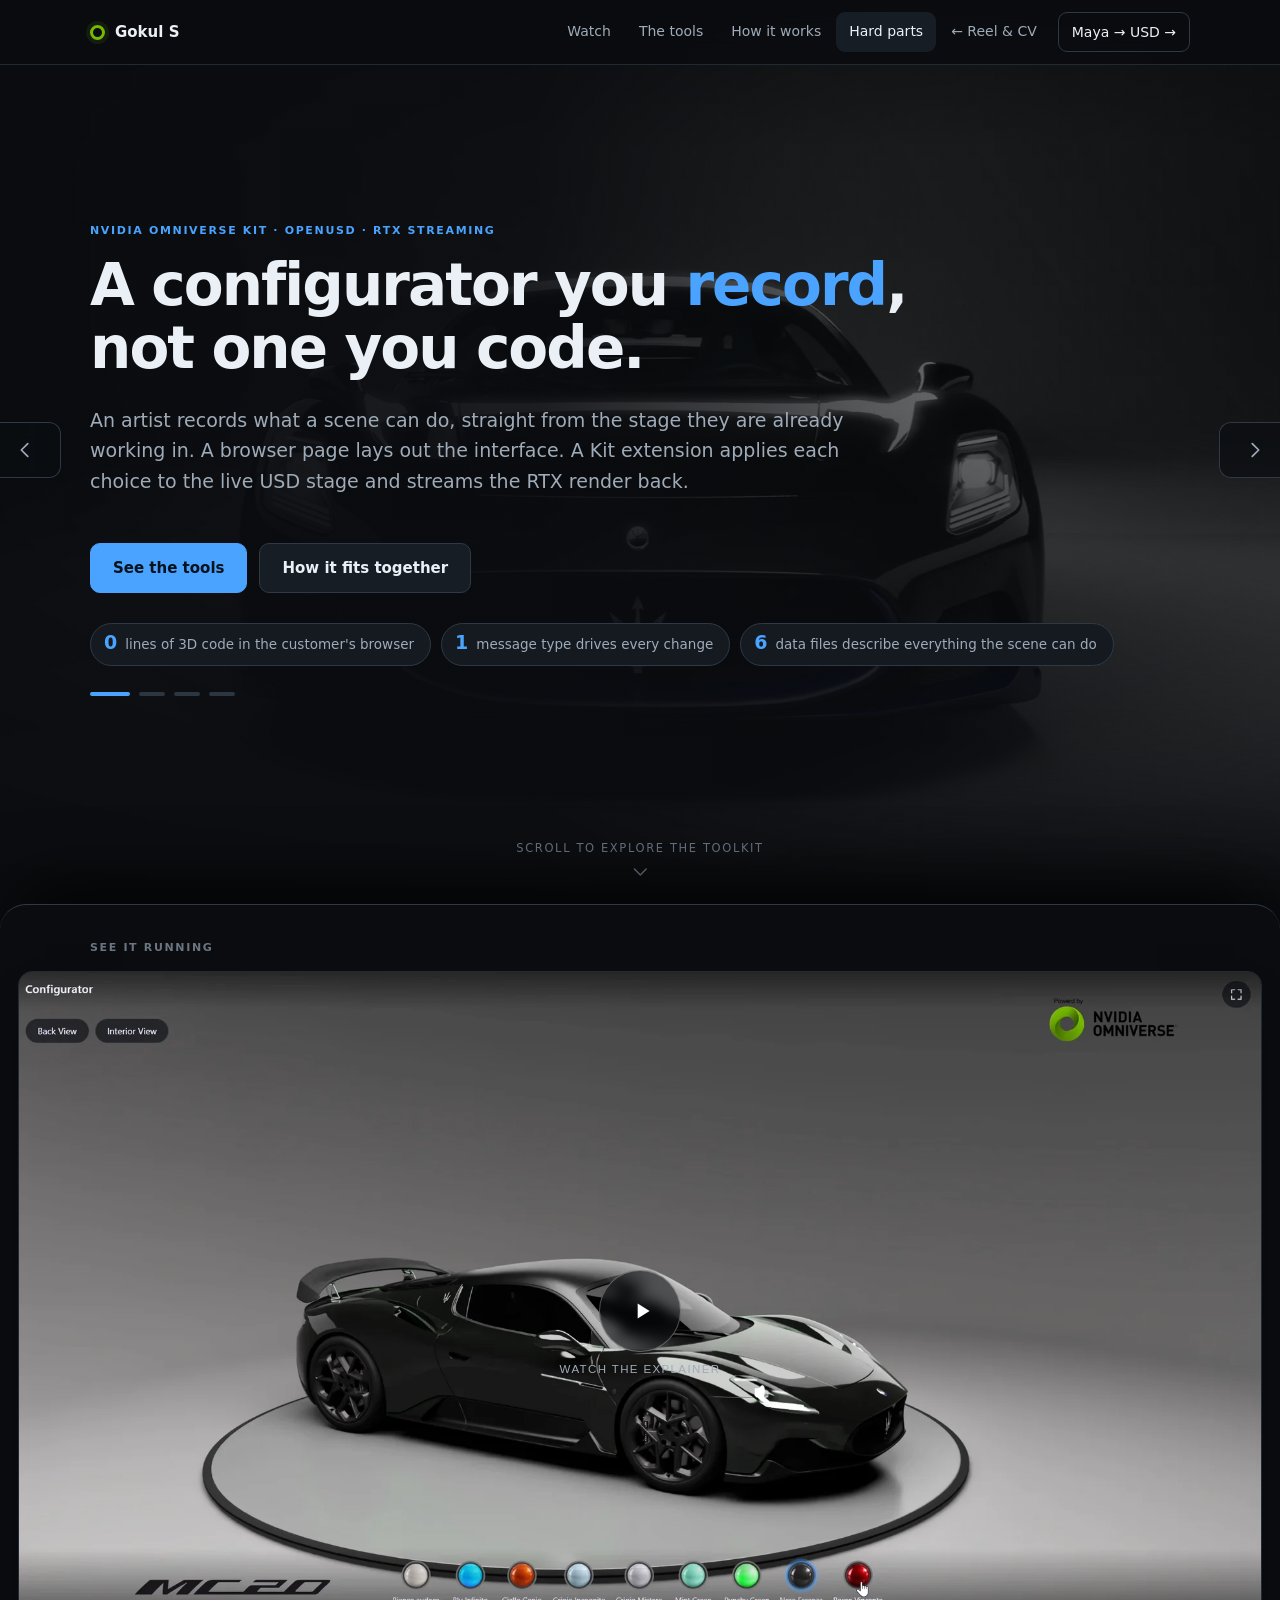
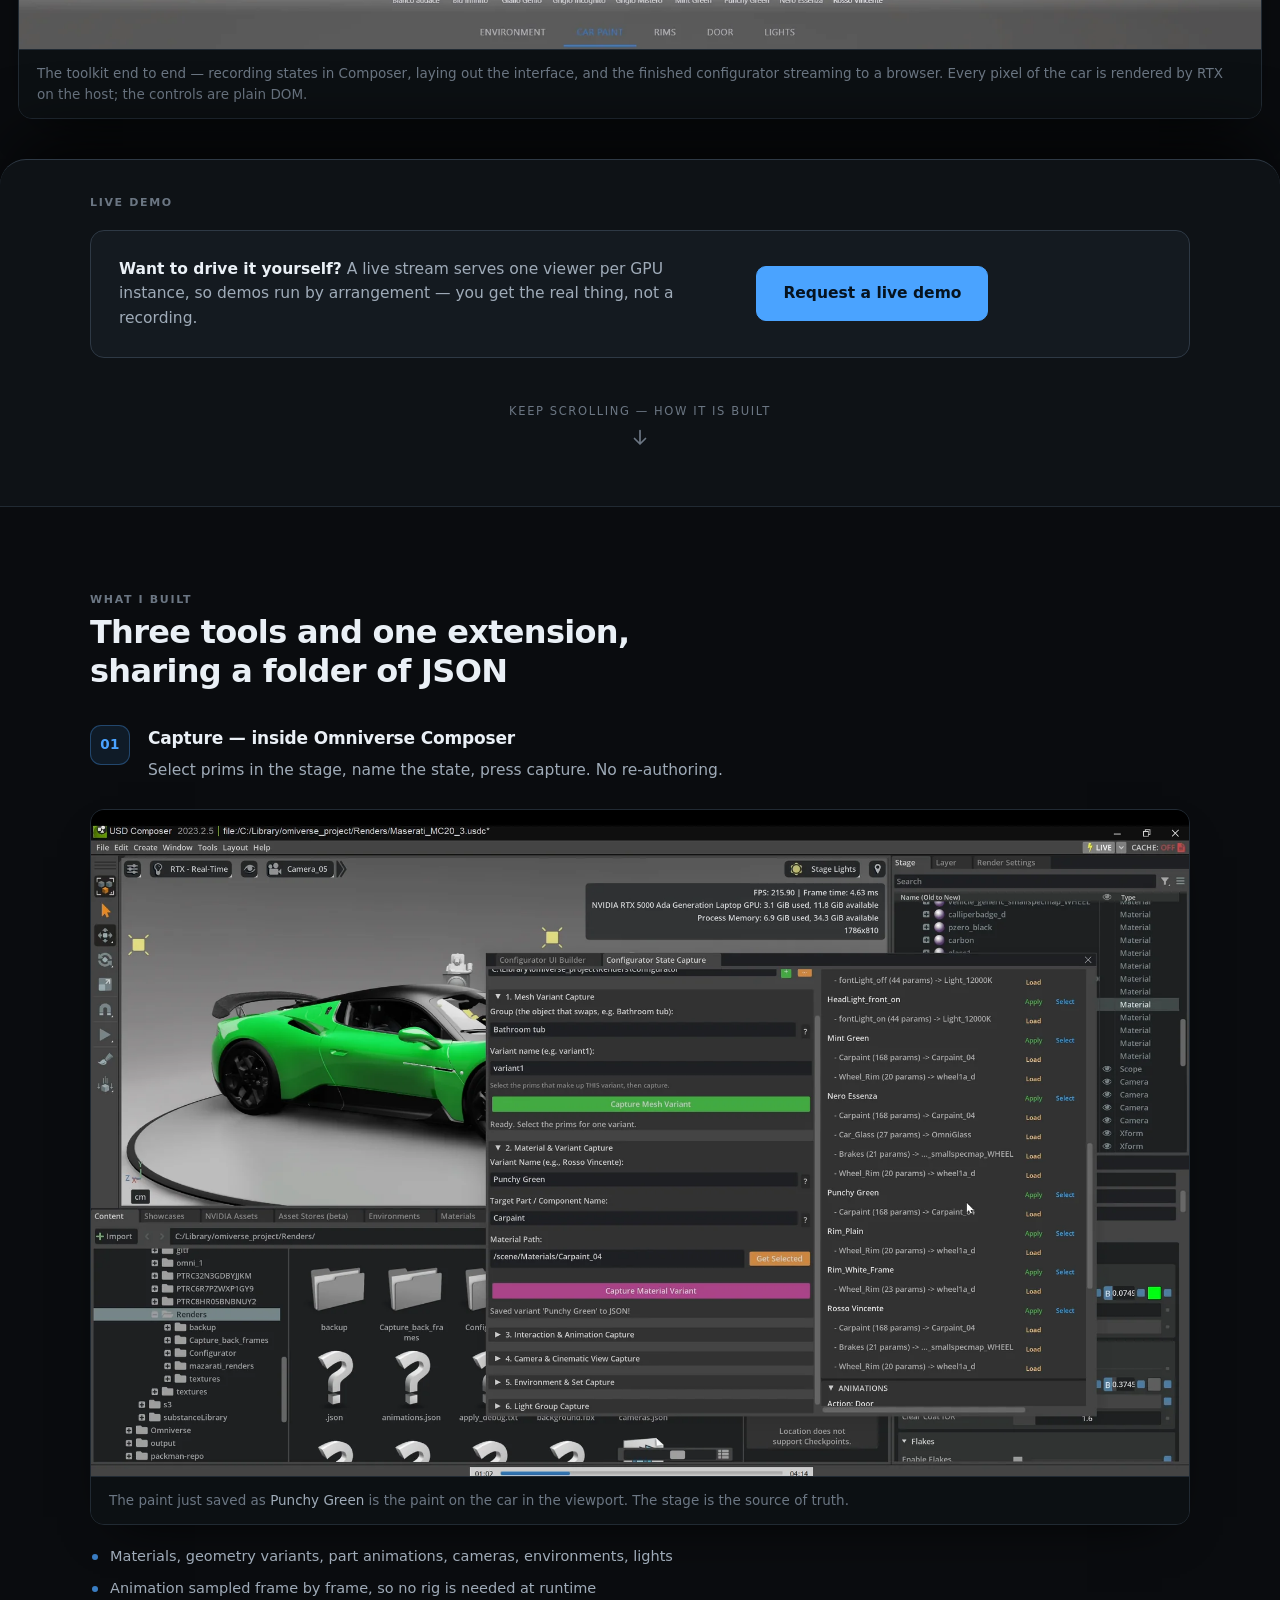
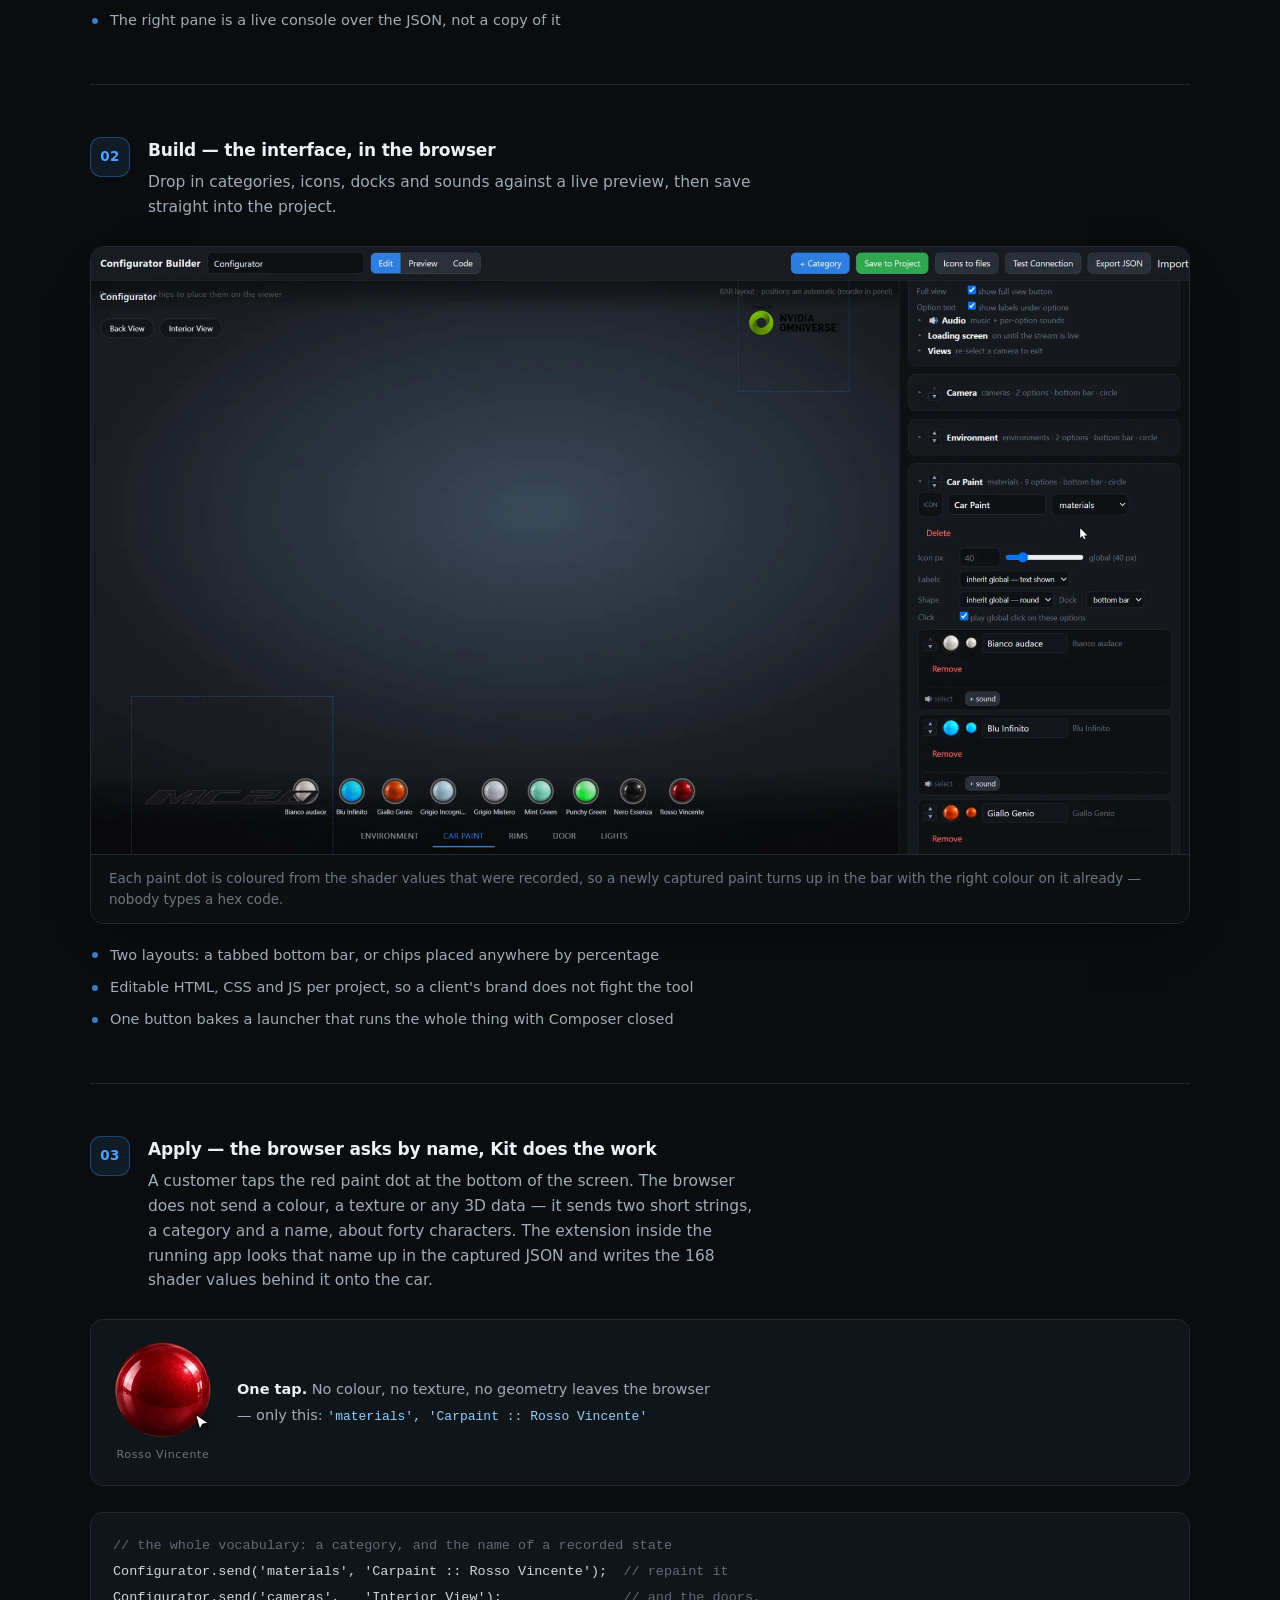
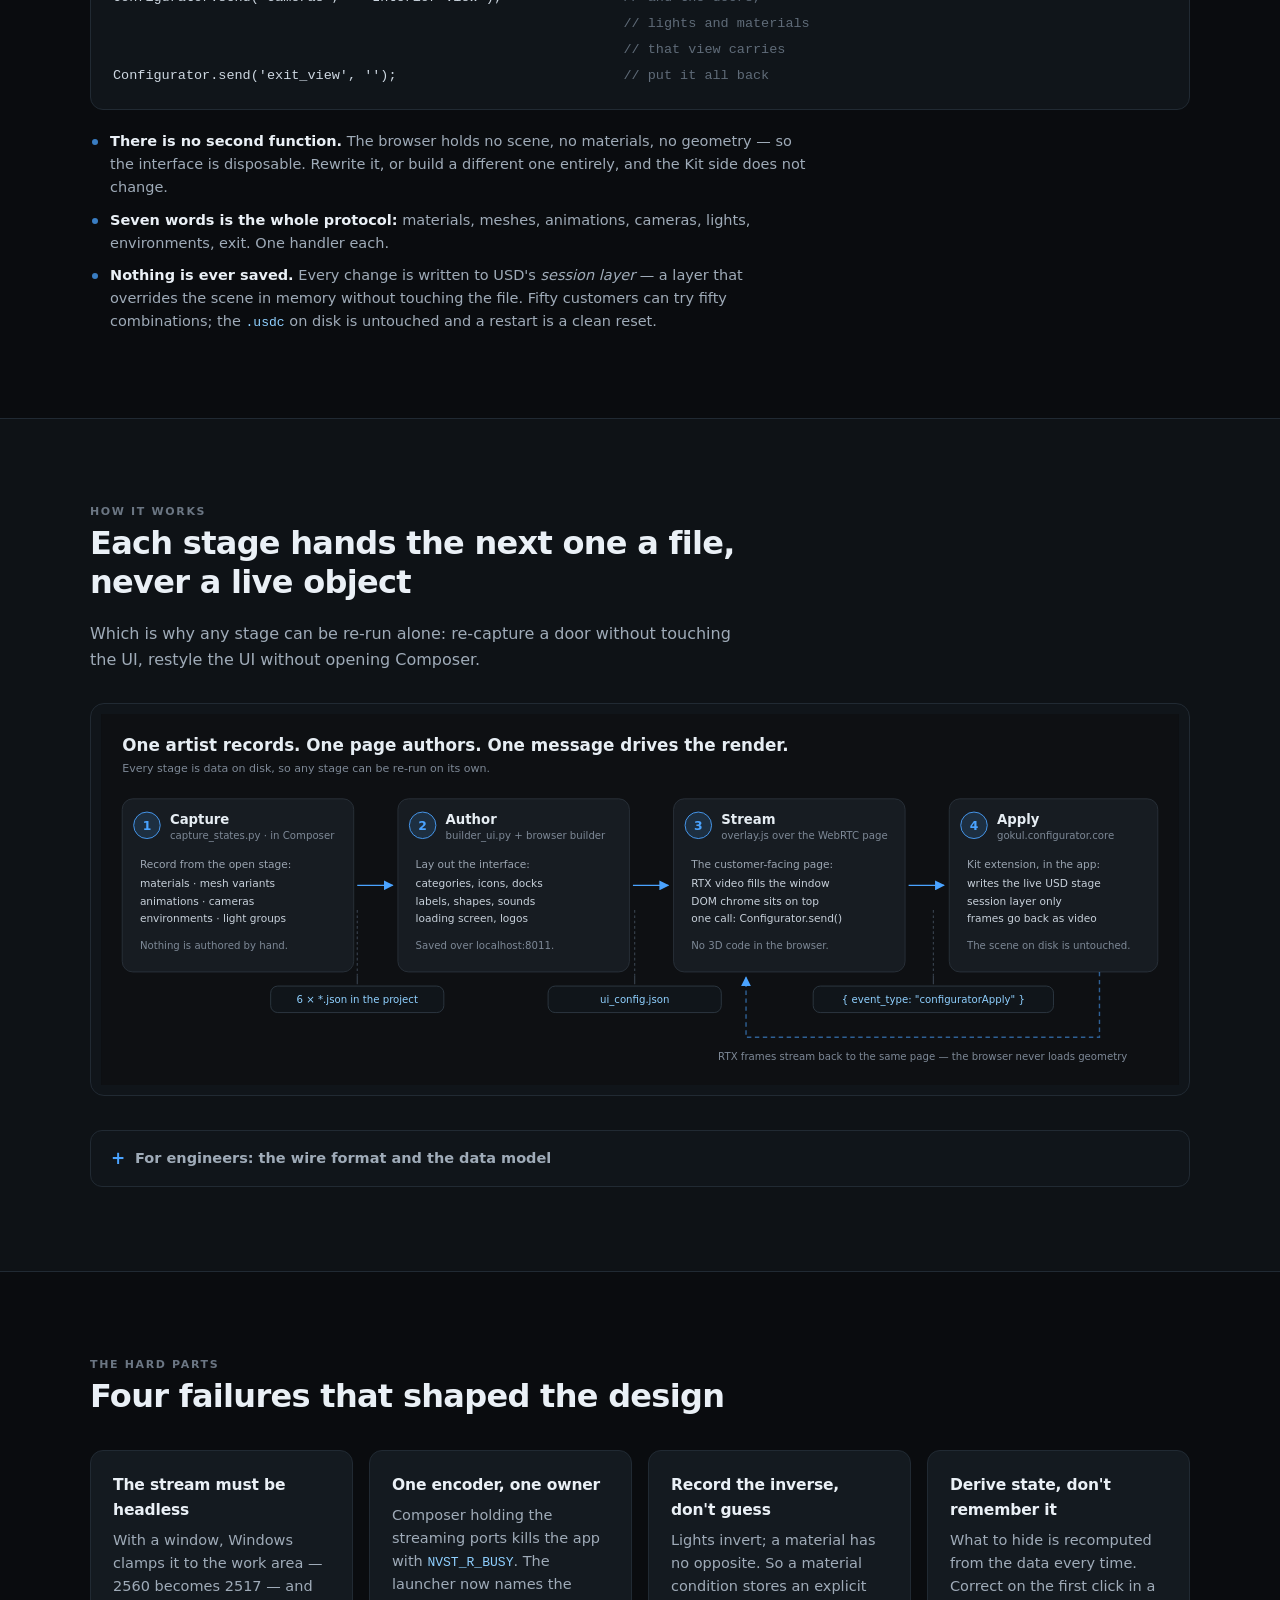
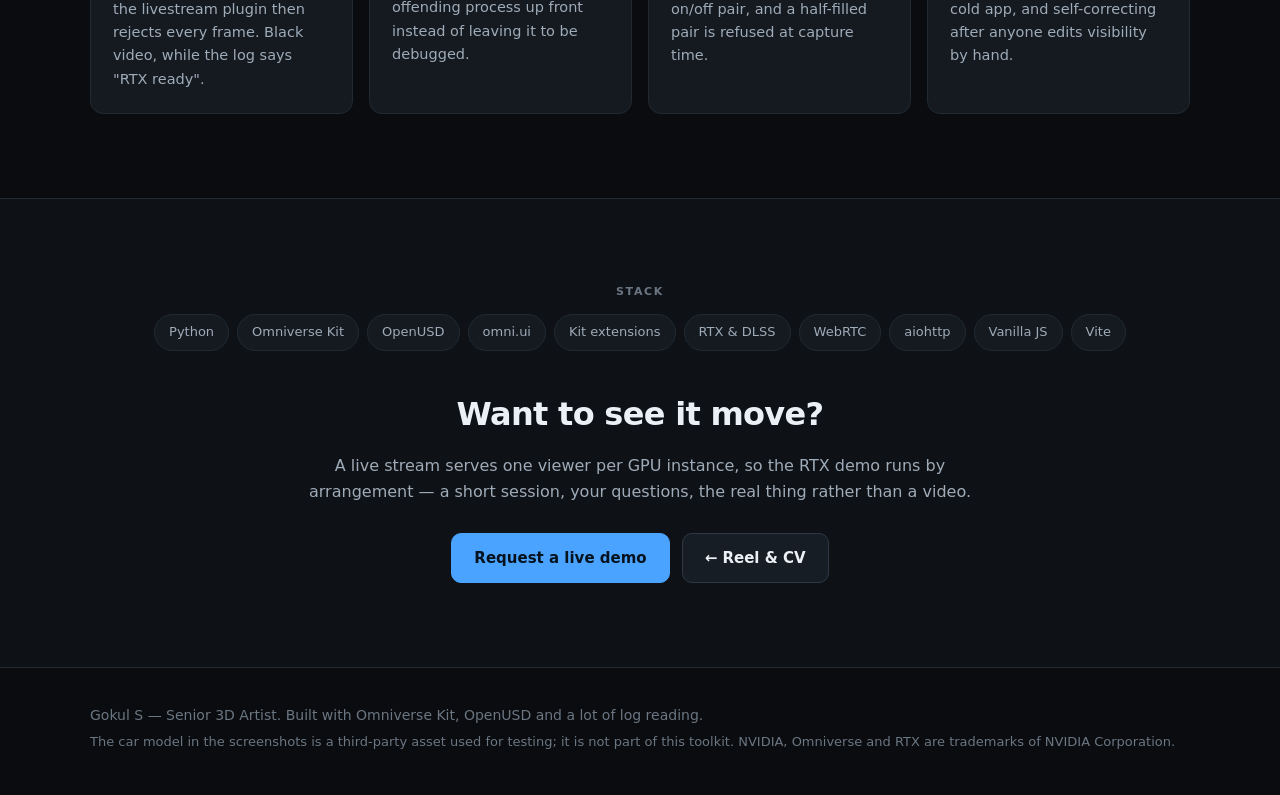
==== commit 767a70bc: "Banner frame set, and redraw the pipeline return arrow The Maya page banner becomes a cross-faded se" ====
--- a/configurator.html
+++ b/configurator.html
@@ -51,7 +51,8 @@
    <!-- Backdrop: RTX stills of the scene the toolkit was built against. Direct
         children of .hero, so they span the full viewport width rather than the
         1100px copy column. Frame 1 ships with the page; JS cross-fades the rest. -->
-   <div class="stage" data-slides="hero-2 hero-3 hero-4" aria-hidden="true">
+   <div class="stage" data-slides="hero-2 hero-3 hero-4"
+        data-sentinel=".hero-sentinel" aria-hidden="true">
      <picture class="slide on">
        <source srcset="assets/hero-1.webp" type="image/webp"/>
        <img src="assets/hero-1.jpg" width="2000" height="1125" alt=""
--- a/styles.css
+++ b/styles.css
@@ -576,6 +576,21 @@
 }
 figure.banner img{width:100%}
 
+/* The banner is a cross-faded set, so the frames are stacked and none of them
+   is in flow -- the ratio has to hold the box open on its own, or the figure
+   collapses to the height of the dots. */
+figure.banner .slides{position:relative;aspect-ratio:var(--banner-ar)}
+figure.banner .slide{position:absolute;inset:0}
+/* These frames are content, not a backdrop: the hero's drift and 1.05 scale
+   would crop the labels off the diagram, so both are dropped here and the
+   image is fitted rather than covered. */
+figure.banner .slide img,figure.banner .slide.on img{
+  width:100%;height:100%;object-fit:contain;object-position:center;
+  transform:none;animation:none;
+}
+/* Sat inside the figure, which clips, so it gets its own strip underneath. */
+figure.banner .dots{justify-content:center;margin:0;padding:12px 0 10px}
+
 /* ---- card variants used by the tool pages ---------------------------- */
 /* the label above a card's heading: "Geometry", "98% faster", "Materials" */
 .card .metric{
